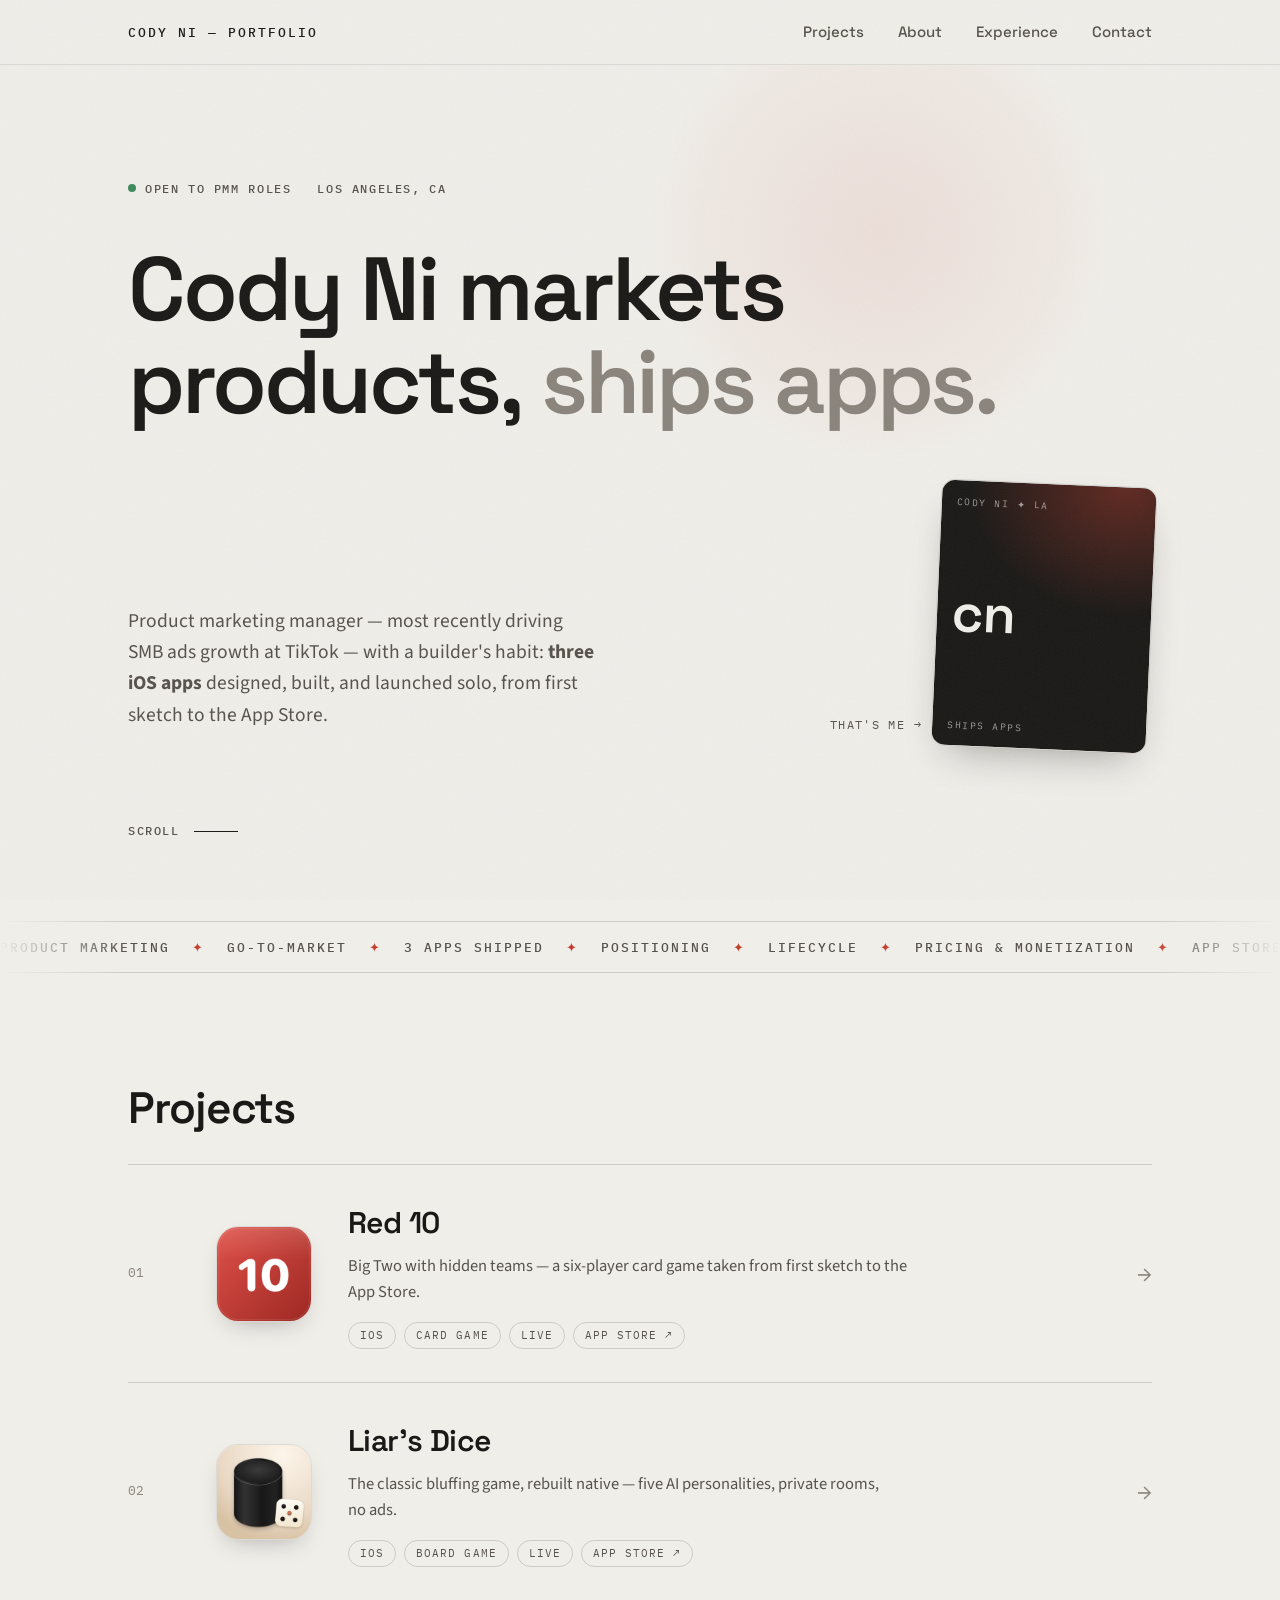
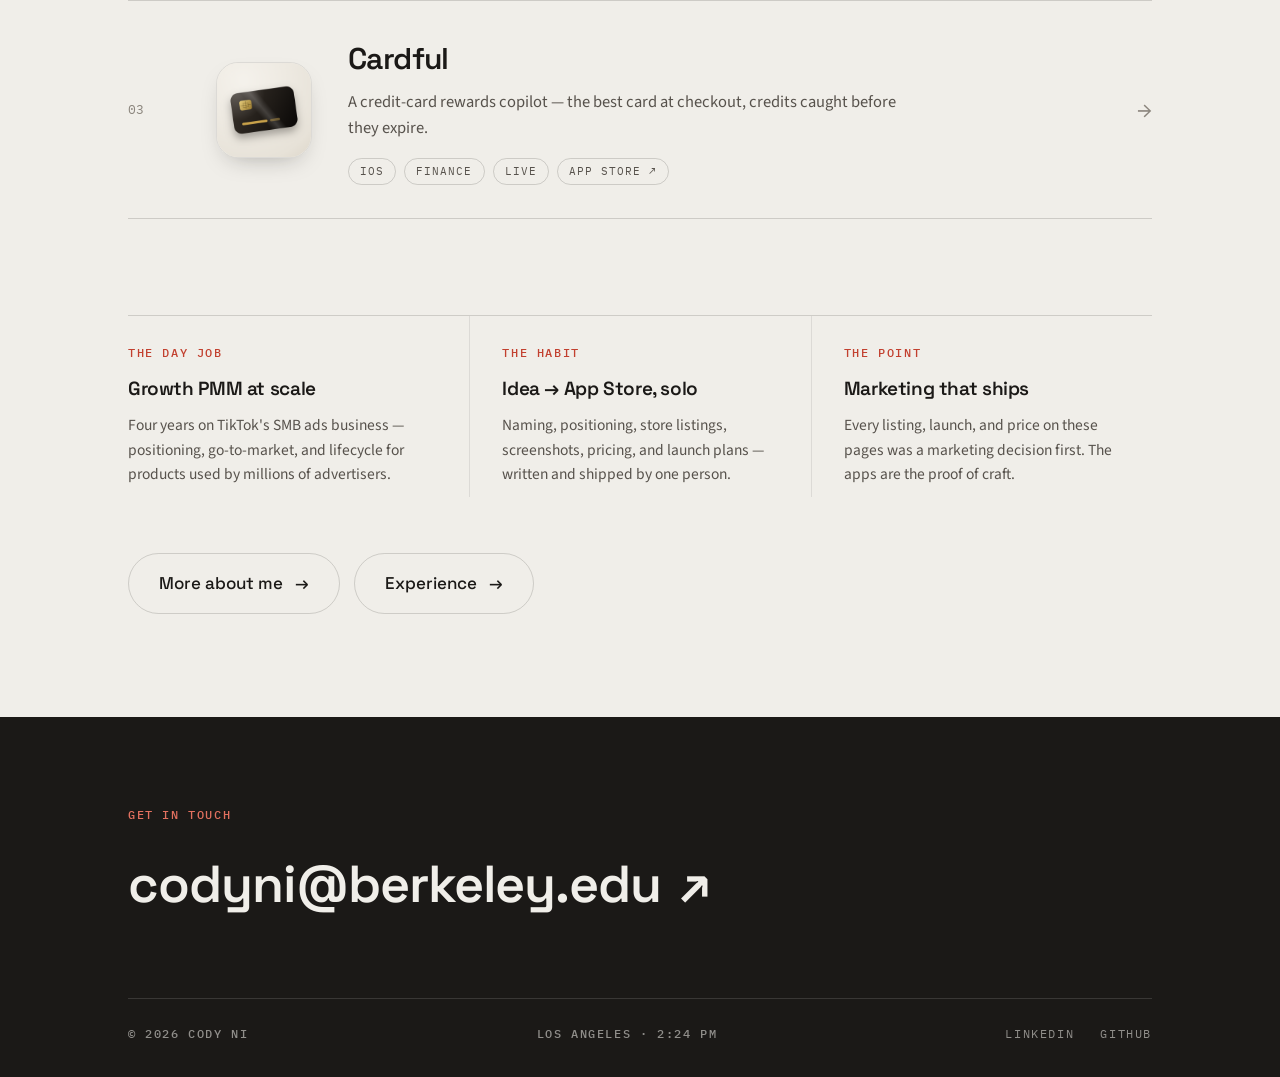
==== index.html @ 58f97cc1 "Design pass: signature interactions and a darker, sleeker finish - Cursor-following project previews" ====
<!DOCTYPE html>
<html lang="en">
<head>
  <meta charset="UTF-8">
  <meta name="viewport" content="width=device-width, initial-scale=1.0">
  <title>Cody Ni — Product Marketing Manager</title>
  <meta name="description" content="Cody Ni markets products and ships apps — product marketing manager with three iOS apps taken from idea to the App Store, solo.">
  <link rel="canonical" href="https://codyni123.github.io/">
  <meta property="og:type" content="website">
  <meta property="og:title" content="Cody Ni — Product Marketing Manager">
  <meta property="og:description" content="Markets products, ships apps. PMM with three iOS apps launched solo — Red 10, Liar's Dice, and Cardful.">
  <meta property="og:url" content="https://codyni123.github.io/">
  <meta property="og:image" content="https://codyni123.github.io/assets/og.png">
  <meta name="twitter:card" content="summary_large_image">
  <link rel="icon" href="assets/favicon.svg" type="image/svg+xml">
  <link rel="preconnect" href="https://fonts.googleapis.com">
  <link rel="preconnect" href="https://fonts.gstatic.com" crossorigin>
  <link href="https://fonts.googleapis.com/css2?family=Space+Grotesk:wght@400;500;600&family=IBM+Plex+Mono:wght@400;500&family=Source+Sans+3:wght@400;500;600&display=swap" rel="stylesheet">
  <link rel="stylesheet" href="css/style.css">
  <script type="application/ld+json">
  {"@context":"https://schema.org","@type":"Person","name":"Cody Ni","jobTitle":"Product Marketing Manager","address":{"@type":"PostalAddress","addressLocality":"Los Angeles","addressRegion":"CA"},"url":"https://codyni123.github.io","sameAs":["https://www.linkedin.com/in/codyni123","https://github.com/codyni123"]}
  </script>
</head>
<body>

  <header class="site-header">
    <div class="container">
      <a class="wordmark" href="index.html">Cody Ni<span class="wm-tail"> — Portfolio</span></a>
      <nav class="site-nav" aria-label="Main">
        <a href="index.html#projects">Projects</a>
        <a href="about.html">About</a>
        <a href="resume.html">Experience</a>
        <a href="contact.html">Contact</a>
      </nav>
    </div>
  </header>

  <main>

    <!-- hero -->
    <section class="hero container">
      <div class="hero-eyebrow fade-up">
        <span class="label"><span class="dot"></span>Open to PMM roles</span>
        <span class="label">Los Angeles, CA</span>
      </div>
      <h1 class="fade-up" style="--d:.08s">Cody Ni markets<br>products, <span class="muted">ships apps.</span></h1>
      <div class="hero-row">
        <p class="hero-lede fade-up" style="--d:.18s">
          Product marketing manager — most recently driving SMB ads growth at TikTok —
          with a builder's habit: <strong>three iOS apps</strong> designed, built, and
          launched solo, from first sketch to the App Store.
        </p>
        <div class="hero-photo-wrap fade-up" style="--d:.26s">
          <div class="polaroid">
            <div class="polaroid-fallback"><span class="pf-label">Cody Ni ✦ LA</span><span class="pf-mono">cn</span><span class="pf-label">ships apps</span></div>
            <img class="photo" src="assets/photo.jpg" alt="Cody Ni" onerror="this.remove()">
          </div>
          <span class="photo-caption">that's me →</span>
        </div>
      </div>
      <div class="scroll-cue fade-up" style="--d:.5s" aria-hidden="true"><span class="label">Scroll</span><span class="cue-line"></span></div>
    </section>

    <!-- marquee -->
    <div class="marquee" aria-hidden="true">
      <div class="marquee-track">
        <span>Product Marketing</span><span class="sep">✦</span>
        <span>Go-to-Market</span><span class="sep">✦</span>
        <span>3 Apps Shipped</span><span class="sep">✦</span>
        <span>Positioning</span><span class="sep">✦</span>
        <span>Lifecycle</span><span class="sep">✦</span>
        <span>Pricing &amp; Monetization</span><span class="sep">✦</span>
        <span>App Store Launches</span><span class="sep">✦</span>
        <span>Product Marketing</span><span class="sep">✦</span>
        <span>Go-to-Market</span><span class="sep">✦</span>
        <span>3 Apps Shipped</span><span class="sep">✦</span>
        <span>Positioning</span><span class="sep">✦</span>
        <span>Lifecycle</span><span class="sep">✦</span>
        <span>Pricing &amp; Monetization</span><span class="sep">✦</span>
        <span>App Store Launches</span><span class="sep">✦</span>
      </div>
    </div>

    <!-- projects -->
    <section class="work container" id="projects">
      <div class="section-head reveal">
        <h2>Projects</h2>
      </div>
      <div class="work-list">

        <article class="work-row reveal" data-preview="assets/red10-table.jpg">
          <a class="cover" href="red-10.html" aria-label="Red 10 case study"></a>
          <span class="num">01</span>
          <div class="work-icon"><img src="assets/icon-red10.png" alt="" loading="lazy"></div>
          <div class="work-copy">
            <h3>Red 10</h3>
            <p>Big Two with hidden teams — a six-player card game taken from first sketch to the App Store.</p>
            <div class="work-tags"><span class="tag">iOS</span><span class="tag">Card game</span><span class="tag">Live</span><a class="tag tag-link" href="https://apps.apple.com/app/id6762503277" target="_blank" rel="noopener">App Store ↗</a></div>
          </div>
          <span class="go">→</span>
        </article>

        <article class="work-row reveal" data-preview="assets/ld-hero.jpg">
          <a class="cover" href="liars-dice.html" aria-label="Liar's Dice case study"></a>
          <span class="num">02</span>
          <div class="work-icon"><img src="assets/icon-liarsdice.png" alt="" loading="lazy"></div>
          <div class="work-copy">
            <h3>Liar's Dice</h3>
            <p>The classic bluffing game, rebuilt native — five AI personalities, private rooms, no ads.</p>
            <div class="work-tags"><span class="tag">iOS</span><span class="tag">Board game</span><span class="tag">Live</span><a class="tag tag-link" href="https://apps.apple.com/app/id6767948698" target="_blank" rel="noopener">App Store ↗</a></div>
          </div>
          <span class="go">→</span>
        </article>

        <article class="work-row reveal" data-preview="assets/cf-hero.jpg">
          <a class="cover" href="cardful.html" aria-label="Cardful case study"></a>
          <span class="num">03</span>
          <div class="work-icon"><img src="assets/icon-cardful.png" alt="" loading="lazy"></div>
          <div class="work-copy">
            <h3>Cardful</h3>
            <p>A credit-card rewards copilot — the best card at checkout, credits caught before they expire.</p>
            <div class="work-tags"><span class="tag">iOS</span><span class="tag">Finance</span><span class="tag">Live</span><a class="tag tag-link" href="https://apps.apple.com/us/app/cardful-credit-card-rewards/id6776520049" target="_blank" rel="noopener">App Store ↗</a></div>
          </div>
          <span class="go">→</span>
        </article>

      </div>

      <!-- why it matters -->
      <div class="aside-strip">
        <div class="aside-card reveal">
          <span class="label">The day job</span>
          <h3>Growth PMM at scale</h3>
          <p>Four years on TikTok's SMB ads business — positioning, go-to-market, and lifecycle for products used by millions of advertisers.</p>
        </div>
        <div class="aside-card reveal">
          <span class="label">The habit</span>
          <h3>Idea → App Store, solo</h3>
          <p>Naming, positioning, store listings, screenshots, pricing, and launch plans — written and shipped by one person.</p>
        </div>
        <div class="aside-card reveal">
          <span class="label">The point</span>
          <h3>Marketing that ships</h3>
          <p>Every listing, launch, and price on these pages was a marketing decision first. The apps are the proof of craft.</p>
        </div>
      </div>

      <div class="home-cta reveal">
        <a class="btn btn--ghost" href="about.html">More about me <span class="arrow">→</span></a>
        <a class="btn btn--ghost" href="resume.html">Experience <span class="arrow">→</span></a>
      </div>
    </section>

  </main>

  <footer class="site-footer">
    <div class="container">
      <div class="footer-cta reveal">
        <span class="label">Get in touch</span>
        <a class="footer-email" href="mailto:codyni@berkeley.edu">codyni@berkeley.edu <span class="arrow">↗</span></a>
      </div>
      <div class="footer-meta">
        <span class="label">© 2026 Cody Ni</span>
        <span class="label" data-la-time>Los Angeles</span>
        <div class="footer-links">
          <a href="https://www.linkedin.com/in/codyni123" target="_blank" rel="noopener">LinkedIn</a>
          <a href="https://github.com/codyni123" target="_blank" rel="noopener">GitHub</a>
        </div>
      </div>
    </div>
  </footer>

  <div class="cursor-preview" aria-hidden="true"><img alt="" src="assets/red10-table.jpg"></div>

  <script src="js/main.js"></script>
</body>
</html>
---- css/style.css ----
/* ============================================================
   Cody Ni — portfolio
   2026 editorial: big type, warm paper, tactile detail
   ============================================================ */

/* soft cross-fade between pages (progressive enhancement) */
@view-transition { navigation: auto; }

::view-transition-old(root),
::view-transition-new(root) { animation-duration: 0.22s; }

:root {
  --paper: #f0eee9;
  --paper-raised: #f7f5f1;
  --ink: #1b1917;
  --ink-2: #57524c;
  --ink-3: #8a847c;
  --line: rgba(27, 25, 23, 0.16);
  --line-soft: rgba(27, 25, 23, 0.09);
  --red: #c2402f;
  --red-soft: #e2705f;
  --green: #3d8a5c;
  --pill: #1b1917;
  --pill-text: #f0eee9;

  --font-display: "Space Grotesk", "Helvetica Neue", Arial, sans-serif;
  --font-mono: "IBM Plex Mono", "SF Mono", Menlo, monospace;
  --font-body: "Source Sans 3", -apple-system, "Segoe UI", sans-serif;

  --container: 1120px;
  --pad: clamp(20px, 4.5vw, 48px);

  --ease-out: cubic-bezier(0.22, 1, 0.36, 1);
}

/* ---------- base ---------- */

*, *::before, *::after { box-sizing: border-box; }

html {
  scroll-behavior: smooth;
  -webkit-text-size-adjust: 100%;
}

[id] { scroll-margin-top: 78px; }

:focus-visible { outline: 2px solid var(--red); outline-offset: 3px; border-radius: 4px; }

body {
  margin: 0;
  background: var(--paper);
  color: var(--ink);
  font-family: var(--font-body);
  font-size: 17px;
  line-height: 1.6;
  -webkit-font-smoothing: antialiased;
  text-rendering: optimizeLegibility;
}

/* faint paper grain — the tactile detail */
body::after {
  content: "";
  position: fixed;
  inset: 0;
  z-index: 999;
  pointer-events: none;
  opacity: 0.05;
  background-image: url("data:image/svg+xml,%3Csvg xmlns='http://www.w3.org/2000/svg' width='180' height='180'%3E%3Cfilter id='n'%3E%3CfeTurbulence type='fractalNoise' baseFrequency='0.9' numOctaves='2' stitchTiles='stitch'/%3E%3C/filter%3E%3Crect width='100%25' height='100%25' filter='url(%23n)'/%3E%3C/svg%3E");
}

::selection { background: var(--red); color: var(--paper); }

img { max-width: 100%; display: block; }

a { color: inherit; text-decoration: none; }

h1, h2, h3 { margin: 0; font-family: var(--font-display); font-weight: 600; letter-spacing: -0.02em; text-wrap: balance; }

p { margin: 0 0 1em; text-wrap: pretty; }
p:last-child { margin-bottom: 0; }

.container {
  max-width: var(--container);
  margin: 0 auto;
  padding-left: var(--pad);
  padding-right: var(--pad);
}

/* mono label — the site's connective tissue */
.label {
  font-family: var(--font-mono);
  font-size: 11.5px;
  font-weight: 500;
  letter-spacing: 0.14em;
  text-transform: uppercase;
  color: var(--ink-2);
}

.label--dark { color: var(--ink); }

/* two-tone accent inside display type */
h1 .muted { color: var(--ink-3); }

/* availability dot */
.dot {
  display: inline-block;
  width: 8px;
  height: 8px;
  border-radius: 50%;
  background: var(--green);
  margin-right: 9px;
  vertical-align: 1px;
  animation: pulse 2.6s ease-in-out infinite;
}

@keyframes pulse {
  0%, 100% { box-shadow: 0 0 0 0 rgba(61, 138, 92, 0.35); }
  50% { box-shadow: 0 0 0 5px rgba(61, 138, 92, 0); }
}

/* ---------- header ---------- */

.site-header {
  position: sticky;
  top: 0;
  z-index: 50;
  view-transition-name: site-header; /* header holds still while pages cross-fade */
  background: color-mix(in srgb, var(--paper) 88%, transparent);
  backdrop-filter: blur(10px);
  -webkit-backdrop-filter: blur(10px);
  border-bottom: 1px solid var(--line-soft);
}

.site-header .container {
  display: flex;
  align-items: center;
  justify-content: space-between;
  height: 64px;
}

.site-header.scrolled {
  border-bottom-color: var(--line);
  background: color-mix(in srgb, var(--paper) 94%, transparent);
}

.wordmark {
  font-family: var(--font-mono);
  font-size: 12.5px;
  font-weight: 500;
  letter-spacing: 0.16em;
  text-transform: uppercase;
}

.wordmark:hover { color: var(--red); }

.site-nav {
  display: flex;
  gap: clamp(18px, 3vw, 34px);
}

.site-nav a {
  font-family: var(--font-display);
  font-size: 15px;
  font-weight: 500;
  color: var(--ink-2);
  position: relative;
  padding: 4px 0;
}

.site-nav a::after {
  content: "";
  position: absolute;
  left: 0;
  bottom: 0;
  height: 1.5px;
  width: 100%;
  background: var(--ink);
  transform: scaleX(0);
  transform-origin: right;
  transition: transform 0.35s var(--ease-out);
}

.site-nav a:hover { color: var(--ink); }
.site-nav a:hover::after { transform: scaleX(1); transform-origin: left; }

.site-nav a[aria-current="page"] { color: var(--ink); }
.site-nav a[aria-current="page"]::after { transform: scaleX(1); }

/* ---------- footer (dark) ---------- */

.site-footer {
  background: var(--ink);
  color: var(--paper);
  margin-top: clamp(64px, 8vw, 110px);
  padding: clamp(56px, 7vw, 96px) 0 34px;
}

.site-footer .label { color: rgba(240, 238, 233, 0.5); }

.footer-cta { margin-bottom: clamp(44px, 6vw, 72px); }

.footer-cta .label { display: block; margin-bottom: 18px; color: var(--red-soft); }

.footer-email {
  font-family: var(--font-display);
  font-weight: 600;
  font-size: clamp(26px, 4.6vw, 52px);
  letter-spacing: -0.02em;
  display: inline-flex;
  align-items: baseline;
  gap: 0.35em;
  color: var(--paper);
  transition: color 0.3s;
}

.footer-email .arrow { transition: transform 0.3s var(--ease-out); display: inline-block; }
.footer-email:hover { color: var(--red-soft); }
.footer-email:hover .arrow { transform: translate(5px, -5px); }

.footer-meta {
  display: flex;
  flex-wrap: wrap;
  align-items: center;
  justify-content: space-between;
  gap: 14px 28px;
  border-top: 1px solid rgba(240, 238, 233, 0.14);
  padding-top: 26px;
}

.footer-links { display: flex; gap: 26px; }

.footer-links a,
.footer-meta .label { font-family: var(--font-mono); font-size: 11.5px; letter-spacing: 0.14em; text-transform: uppercase; color: rgba(240, 238, 233, 0.55); transition: color 0.25s; }

.footer-links a:hover { color: var(--paper); }

/* ---------- buttons ---------- */

.btn {
  border: 0;
  cursor: pointer;
  display: inline-flex;
  align-items: center;
  gap: 12px;
  background: var(--pill);
  color: var(--pill-text);
  font-family: var(--font-display);
  font-weight: 500;
  font-size: 17px;
  padding: 16px 30px;
  border-radius: 999px;
  transition: transform 0.3s var(--ease-out), box-shadow 0.3s var(--ease-out), background 0.3s;
}

.btn .arrow { transition: transform 0.3s var(--ease-out); }

.btn:hover {
  transform: translateY(-2px);
  box-shadow: 0 10px 28px -10px rgba(27, 25, 23, 0.45);
}

.btn:hover .arrow { transform: translate(3px, -3px); }

.btn:active { transform: translateY(0) scale(0.98); }

.btn--ghost {
  background: transparent;
  color: var(--ink);
  border: 1px solid var(--line);
}

.btn--ghost:hover { border-color: var(--ink); background: var(--ink); color: var(--paper); box-shadow: none; }

/* ---------- hero (home) ---------- */

.hero { position: relative; isolation: isolate; padding-top: clamp(56px, 9vw, 120px); padding-bottom: clamp(40px, 6vw, 80px); }

/* soft warm glow behind the hero — depth without decoration */
.hero::before {
  content: "";
  position: absolute;
  top: -18%;
  right: 0;
  width: min(52vw, 640px);
  aspect-ratio: 1;
  border-radius: 50%;
  background: radial-gradient(closest-side, rgba(194, 64, 47, 0.09), rgba(194, 64, 47, 0.03) 55%, transparent 72%);
  pointer-events: none;
  z-index: -1;
}

.scroll-cue {
  display: inline-flex;
  align-items: center;
  gap: 14px;
  margin-top: clamp(40px, 6vw, 72px);
}

.scroll-cue .cue-line {
  width: 44px;
  height: 1px;
  background: var(--line);
  position: relative;
  overflow: hidden;
}

.scroll-cue .cue-line::after {
  content: "";
  position: absolute;
  inset: 0;
  background: var(--ink);
  animation: cue 2.2s var(--ease-out) infinite;
}

@keyframes cue {
  0% { transform: scaleX(0); transform-origin: left; }
  50% { transform: scaleX(1); transform-origin: left; }
  51% { transform-origin: right; }
  100% { transform: scaleX(0); transform-origin: right; }
}

.hero-eyebrow { display: flex; flex-wrap: wrap; gap: 10px 26px; margin-bottom: clamp(26px, 4vw, 44px); }

.hero h1 {
  font-size: clamp(42px, 7vw, 96px);
  line-height: 1.04;
  letter-spacing: -0.035em;
}


.hero-row {
  display: flex;
  align-items: flex-end;
  justify-content: space-between;
  gap: clamp(28px, 5vw, 64px);
  margin-top: clamp(30px, 5vw, 54px);
}

.hero-lede {
  max-width: 470px;
  font-size: clamp(17px, 1.6vw, 19.5px);
  color: var(--ink-2);
}

.hero-photo-wrap { position: relative; flex: none; }

.polaroid {
  position: relative;
  width: clamp(150px, 19vw, 216px);
  aspect-ratio: 21 / 26;
  border-radius: 14px;
  overflow: hidden;
  transform: rotate(2.5deg);
  border: 1px solid var(--line);
  background: var(--paper-raised);
  box-shadow: 0 18px 40px -18px rgba(27, 25, 23, 0.4);
  transition: transform 0.45s var(--ease-out);
}

.polaroid:hover { transform: rotate(0.4deg) translateY(-3px); }

.polaroid img.photo {
  position: absolute;
  inset: 0;
  z-index: 1;
  width: 100%;
  height: 100%;
  object-fit: cover;
}

.polaroid-fallback {
  position: absolute;
  inset: 0;
  display: flex;
  flex-direction: column;
  justify-content: space-between;
  padding: 14px 15px 13px;
  background:
    radial-gradient(120% 80% at 85% 0%, rgba(194, 64, 47, 0.42), transparent 60%),
    var(--ink);
  color: var(--paper);
}

.polaroid-fallback .pf-label {
  font-family: var(--font-mono);
  font-size: 9.5px;
  letter-spacing: 0.16em;
  text-transform: uppercase;
  color: rgba(240, 238, 233, 0.62);
}

.polaroid-fallback .pf-mono {
  font-family: var(--font-display);
  font-weight: 600;
  font-size: clamp(38px, 4.4vw, 54px);
  letter-spacing: -0.03em;
  line-height: 1;
}

.photo-caption {
  position: absolute;
  bottom: 16px;
  right: calc(100% + 14px);
  font-family: var(--font-mono);
  font-size: 11.5px;
  letter-spacing: 0.12em;
  text-transform: uppercase;
  color: var(--ink-2);
  white-space: nowrap;
}

/* inline text link */
.tlink { text-decoration: underline; text-underline-offset: 3px; text-decoration-thickness: 1px; transition: color 0.25s; }
.tlink:hover { color: var(--red); }

/* ---------- marquee ---------- */

.marquee {
  border-top: 1px solid var(--line);
  border-bottom: 1px solid var(--line);
  overflow: hidden;
  padding: 15px 0;
  user-select: none;
  -webkit-mask-image: linear-gradient(90deg, transparent, #000 10%, #000 90%, transparent);
  mask-image: linear-gradient(90deg, transparent, #000 10%, #000 90%, transparent);
}

.marquee-track {
  display: flex;
  gap: 0;
  width: max-content;
  animation: marquee 26s linear infinite;
}

.marquee:hover .marquee-track { animation-play-state: paused; }

.marquee-track span {
  font-family: var(--font-mono);
  font-size: 12.5px;
  font-weight: 500;
  letter-spacing: 0.16em;
  text-transform: uppercase;
  color: var(--ink-2);
  white-space: nowrap;
}

.marquee-track .sep { color: var(--red); padding: 0 22px; }

@keyframes marquee {
  from { transform: translateX(0); }
  to { transform: translateX(-50%); }
}

/* ---------- work list (home) ---------- */

.work { padding-top: clamp(56px, 8vw, 100px); }

.section-head {
  display: flex;
  align-items: baseline;
  justify-content: space-between;
  margin-bottom: clamp(10px, 2vw, 20px);
}

.section-head h2 { font-size: clamp(28px, 3.6vw, 44px); letter-spacing: -0.025em; }

.work-list { border-top: 1px solid var(--line); }

.work-row {
  display: grid;
  grid-template-columns: 52px 96px 1fr auto;
  gap: clamp(18px, 3vw, 36px);
  align-items: center;
  padding: clamp(22px, 3.4vw, 34px) 0;
  position: relative;
}

/* dividers draw themselves in as rows reveal */
.work-row::after,
.exp-row::after,
.highlight::after {
  content: "";
  position: absolute;
  left: 0;
  right: 0;
  bottom: 0;
  height: 1px;
  background: var(--line);
  transform: scaleX(0);
  transform-origin: left;
  transition: transform 1s var(--ease-out) 0.15s;
}

.work-row.in::after,
.exp-row.in::after,
.highlight.in::after { transform: scaleX(1); }

.work-row .num { font-family: var(--font-mono); font-size: 13px; color: var(--ink-3); transition: color 0.3s; }

.work-icon {
  width: 96px;
  height: 96px;
  border-radius: 22px;
  overflow: hidden;
  border: 1px solid var(--line-soft);
  box-shadow: 0 10px 24px -12px rgba(27, 25, 23, 0.35);
  transition: transform 0.4s var(--ease-out);
}

.work-row:hover .work-icon { transform: scale(1.045) rotate(-1.2deg); }
.work-row:hover .num { color: var(--red); }

.work-copy h3 { font-size: clamp(22px, 2.6vw, 30px); margin-bottom: 6px; transition: color 0.3s; }
.work-row:hover .work-copy h3 { color: var(--red); }

.work-copy p { color: var(--ink-2); max-width: 560px; font-size: 16.5px; }

.work-tags { display: flex; gap: 8px; margin-top: 12px; flex-wrap: wrap; }

.tag {
  font-family: var(--font-mono);
  font-size: 10.5px;
  letter-spacing: 0.1em;
  text-transform: uppercase;
  color: var(--ink-2);
  border: 1px solid var(--line);
  border-radius: 999px;
  padding: 4px 11px;
}

/* outbound chip inside a stretched-link row */
a.tag-link { position: relative; z-index: 2; transition: border-color 0.25s, color 0.25s, background 0.25s; }
a.tag-link:hover { border-color: var(--ink); color: var(--paper); background: var(--ink); }

.work-row .go {
  font-size: 24px;
  color: var(--ink-3);
  transition: transform 0.3s var(--ease-out), color 0.3s;
}

.work-row:hover .go { transform: translateX(6px); color: var(--ink); }

/* stretched link */
.work-row > a.cover { position: absolute; inset: 0; z-index: 1; }

/* ---------- aside strip (home, below work) ---------- */

.aside-strip {
  margin-top: clamp(56px, 8vw, 96px);
  display: grid;
  grid-template-columns: repeat(3, 1fr);
  border-top: 1px solid var(--line);
}

.aside-card {
  position: relative;
  padding: 28px clamp(18px, 2.6vw, 32px) 10px 0;
}

.aside-card + .aside-card {
  border-left: 1px solid var(--line-soft);
  padding-left: clamp(18px, 2.6vw, 32px);
}

/* red hairline that grows across the column on hover */
.aside-card::before {
  content: "";
  position: absolute;
  top: -1px;
  left: 0;
  height: 2px;
  width: 0;
  background: var(--red);
  transition: width 0.55s var(--ease-out);
}

.aside-card:hover::before { width: 100%; }

.aside-card .label { display: block; margin-bottom: 12px; color: var(--red); }

.aside-card h3 { font-size: 19px; margin-bottom: 8px; }

.aside-card p { color: var(--ink-2); font-size: 15.5px; }

.home-cta { display: flex; flex-wrap: wrap; gap: 14px; margin-top: clamp(36px, 5vw, 56px); }

/* ---------- case study ---------- */

.case-top { padding-top: clamp(40px, 6vw, 72px); }

.backlink {
  font-family: var(--font-mono);
  font-size: 11.5px;
  letter-spacing: 0.14em;
  text-transform: uppercase;
  color: var(--ink-2);
  display: inline-block;
  margin-bottom: clamp(28px, 4vw, 46px);
}

.backlink:hover { color: var(--red); }

.case-title h1 {
  font-size: clamp(44px, 7.6vw, 96px);
  line-height: 1.0;
  letter-spacing: -0.035em;
}

.case-title .case-sub {
  display: block;
  margin-top: 14px;
  font-family: var(--font-display);
  font-weight: 400;
  font-size: clamp(19px, 2.4vw, 28px);
  color: var(--ink-3);
  letter-spacing: -0.015em;
}

.case-meta {
  display: flex;
  flex-wrap: wrap;
  gap: 26px 56px;
  align-items: flex-end;
  justify-content: space-between;
  margin-top: clamp(32px, 5vw, 56px);
  padding-top: 26px;
  border-top: 1px solid var(--line);
}

.case-meta dl { display: flex; flex-wrap: wrap; gap: 20px 56px; margin: 0; }

.case-meta dt { font-family: var(--font-mono); font-size: 10.5px; letter-spacing: 0.14em; text-transform: uppercase; color: var(--ink-3); margin-bottom: 7px; }

.case-meta dd { margin: 0; font-family: var(--font-display); font-weight: 500; font-size: 15.5px; }

/* hero band with screenshots */
.case-band {
  margin-top: clamp(40px, 6vw, 64px);
  border-radius: 22px;
  padding: clamp(34px, 6vw, 70px) clamp(20px, 4vw, 60px);
  display: flex;
  justify-content: center;
  align-items: flex-end;
  gap: clamp(14px, 3vw, 36px);
  overflow: hidden;
  position: relative;
}

.case-band .shot {
  width: clamp(140px, 22vw, 232px);
  border-radius: 18px;
  overflow: hidden;
  box-shadow: 0 24px 48px -20px rgba(0, 0, 0, 0.55);
  transition: transform 0.45s var(--ease-out);
}

.case-band .shot:nth-child(1) { transform: rotate(-2deg) translateY(6px); }
.case-band .shot:nth-child(2) { transform: translateY(-8px); z-index: 2; }
.case-band .shot:nth-child(3) { transform: rotate(2deg) translateY(6px); }

.case-band .shot:hover { transform: translateY(-10px); }

.case-band--red10 { background: radial-gradient(130% 120% at 50% 0%, #14351f 0%, #0d2415 58%, #0a1c10 100%); }
.case-band--liarsdice { background: radial-gradient(130% 120% at 50% 0%, #efe0cd 0%, #e3cdb2 60%, #d9bf9f 100%); }
.case-band--cardful { background: radial-gradient(130% 120% at 50% 0%, #2e2c28 0%, #211f1c 58%, #191713 100%); }

/* framed raw screenshot */
.case-band .shot.phone {
  border: 6px solid #111;
  border-radius: 32px;
  background: #111;
}

.phone img { border-radius: 26px; }

/* by-the-numbers strip under the band */
.case-stats {
  display: flex;
  flex-wrap: wrap;
  gap: 10px 14px;
  align-items: baseline;
  margin-top: clamp(20px, 3vw, 28px);
}

.case-stats span {
  font-family: var(--font-mono);
  font-size: 11.5px;
  letter-spacing: 0.12em;
  text-transform: uppercase;
  color: var(--ink-2);
}

.case-stats .sep { color: var(--red); }

/* case body */
.case-body {
  display: grid;
  grid-template-columns: 200px 1fr;
  gap: clamp(24px, 4vw, 64px);
  padding: clamp(48px, 7vw, 88px) 0 0;
}

.case-body .label { padding-top: 6px; }

.case-prose { max-width: 640px; font-size: clamp(17px, 1.5vw, 19px); color: var(--ink-2); }

.case-prose strong { color: var(--ink); font-weight: 600; }

.case-prose .lede { font-size: clamp(19px, 1.9vw, 23px); color: var(--ink); line-height: 1.5; }

/* numbered highlights */
.case-highlights {
  margin-top: clamp(48px, 7vw, 84px);
  border-top: 1px solid var(--line);
}

.highlight {
  display: grid;
  grid-template-columns: 200px 1fr;
  gap: clamp(24px, 4vw, 64px);
  padding: clamp(26px, 4vw, 40px) 0;
  position: relative;
}

.highlight .h-num { font-family: var(--font-mono); font-size: 13px; color: var(--red); padding-top: 5px; }

.highlight h3 { font-size: clamp(20px, 2.4vw, 26px); margin-bottom: 8px; }

.highlight p { color: var(--ink-2); max-width: 600px; }

/* next project */
.case-next {
  margin-top: clamp(48px, 7vw, 80px);
  display: flex;
  align-items: flex-end;
  justify-content: space-between;
  gap: 24px;
}

.case-next .label { display: block; margin-bottom: 12px; }

.case-next a.next-link {
  font-family: var(--font-display);
  font-weight: 600;
  font-size: clamp(28px, 4.4vw, 52px);
  letter-spacing: -0.03em;
  display: inline-flex;
  align-items: baseline;
  gap: 0.35em;
}

.case-next a.next-link .arrow { transition: transform 0.3s var(--ease-out); }
.case-next a.next-link:hover { color: var(--red); }
.case-next a.next-link:hover .arrow { transform: translateX(6px); }

/* ---------- about ---------- */

.about-hero { padding-top: clamp(56px, 8vw, 104px); }

.about-hero .label { display: block; margin-bottom: 22px; }

.about-hero h1 {
  font-size: clamp(40px, 6.8vw, 84px);
  line-height: 1.04;
  letter-spacing: -0.035em;
  max-width: 13em;
}

.about-grid {
  display: grid;
  grid-template-columns: 1fr 300px;
  gap: clamp(36px, 6vw, 88px);
  align-items: start;
  margin-top: clamp(36px, 5vw, 60px);
}

.about-bio { max-width: 620px; font-size: clamp(17px, 1.5vw, 19px); color: var(--ink-2); }

.about-bio strong { color: var(--ink); font-weight: 600; }

.about-photo { position: relative; justify-self: end; margin-top: 8px; }

.about-photo .polaroid { width: clamp(220px, 24vw, 280px); aspect-ratio: 4 / 5; transform: rotate(-2deg); }
.about-photo .polaroid:hover { transform: rotate(-0.4deg) translateY(-3px); }

/* experience */
.exp { margin-top: clamp(56px, 8vw, 96px); }

.exp .label { display: block; margin-bottom: 8px; }

.exp-list { border-top: 1px solid var(--line); }

.exp-row {
  display: grid;
  grid-template-columns: 1fr auto;
  gap: 8px 32px;
  align-items: baseline;
  padding: 20px 0;
  position: relative;
}

.exp-row h3 { font-size: clamp(17px, 1.8vw, 21px); font-weight: 600; }

.exp-row .org { color: var(--ink-2); font-size: 16px; margin-top: 3px; }

.exp-row .years { font-family: var(--font-mono); font-size: 12px; letter-spacing: 0.1em; color: var(--ink-3); white-space: nowrap; }

/* toolkit + currently */
.about-cols {
  display: grid;
  grid-template-columns: 1fr 1fr;
  gap: clamp(28px, 5vw, 72px);
  margin-top: clamp(48px, 7vw, 84px);
}

.about-cols .label { display: block; margin-bottom: 18px; }

.toolkit { display: flex; flex-wrap: wrap; gap: 9px; }

.toolkit .tag { font-size: 12px; padding: 7px 15px; transition: border-color 0.25s, color 0.25s; }

.toolkit .tag { transition: border-color 0.25s, color 0.25s, background 0.25s; }
.toolkit .tag:hover { border-color: var(--ink); background: var(--ink); color: var(--paper); }

.currently p { color: var(--ink-2); max-width: 430px; }

/* ---------- contact ---------- */

.contact-hero { padding-top: clamp(64px, 9vw, 120px); }

.contact-hero .badge { margin-bottom: clamp(26px, 4vw, 40px); display: inline-block; }

.contact-hero h1 {
  font-size: clamp(56px, 11vw, 140px);
  line-height: 0.98;
  letter-spacing: -0.04em;
}


.contact-lede { max-width: 520px; margin-top: clamp(24px, 3.6vw, 38px); font-size: clamp(17px, 1.6vw, 20px); color: var(--ink-2); }

.contact-hero .btn { margin-top: clamp(28px, 4vw, 44px); font-size: clamp(17px, 1.8vw, 21px); padding: 18px 34px; }

.contact-cards {
  display: grid;
  grid-template-columns: repeat(3, 1fr);
  border-top: 1px solid var(--line);
  margin-top: clamp(52px, 7vw, 88px);
}

.contact-alt { margin-top: clamp(40px, 6vw, 64px); display: flex; gap: 14px; flex-wrap: wrap; }

/* ---------- resume ---------- */

.resume-top { padding-top: clamp(48px, 7vw, 88px); }

.resume-top .title-row {
  display: flex;
  flex-wrap: wrap;
  align-items: flex-end;
  justify-content: space-between;
  gap: 24px;
}

.resume-top h1 { font-size: clamp(44px, 7vw, 88px); letter-spacing: -0.035em; }

.resume-top .sub { margin-top: 14px; color: var(--ink-2); font-size: clamp(16px, 1.5vw, 19px); }

.resume-section { margin-top: clamp(44px, 6vw, 72px); }

.resume-section > .label { display: block; margin-bottom: 6px; }

/* ---------- reveal animations ---------- */

.reveal {
  opacity: 0;
  transform: translateY(22px);
  transition: opacity 0.7s var(--ease-out), transform 0.7s var(--ease-out);
  transition-delay: var(--d, 0s);
}

.reveal.in { opacity: 1; transform: none; }

/* gentle on-load entrance for above-the-fold elements */
.fade-up {
  opacity: 0;
  transform: translateY(16px);
  filter: blur(6px);
  animation: fadeUp 0.8s var(--ease-out) forwards;
  animation-delay: var(--d, 0s);
}

@keyframes fadeUp { to { opacity: 1; transform: none; filter: blur(0); } }

/* word-by-word headline entrance (spans injected by main.js) */
.w {
  display: inline-block;
  opacity: 0;
  transform: translateY(0.35em);
  filter: blur(5px);
  animation: fadeUp 0.7s var(--ease-out) forwards;
  animation-delay: var(--d, 0s);
}

/* cursor-following project preview */
.cursor-preview {
  position: fixed;
  top: 0;
  left: 0;
  width: 150px;
  aspect-ratio: 9 / 19.5;
  border-radius: 18px;
  overflow: hidden;
  pointer-events: none;
  z-index: 60;
  opacity: 0;
  transform: translate(-50%, -50%) scale(0.85) rotate(var(--r, 0deg));
  transition: opacity 0.3s var(--ease-out), transform 0.3s var(--ease-out);
  box-shadow: 0 30px 60px -20px rgba(27, 25, 23, 0.5);
  background: var(--ink);
  will-change: transform, left, top;
}

.cursor-preview.show { opacity: 1; transform: translate(-50%, -50%) scale(1) rotate(var(--r, 0deg)); }

.cursor-preview img { width: 100%; height: 100%; object-fit: cover; }

@media (hover: none), (pointer: coarse) { .cursor-preview { display: none; } }

/* case-study shots drift at different rates as you scroll (progressive) */
@supports (animation-timeline: view()) {
  .case-band .shot {
    animation: shotDrift linear both;
    animation-timeline: view();
    animation-range: entry 0% exit 100%;
  }
  .case-band .shot:nth-child(1), .case-band .shot:nth-child(3) { --drift: 30px; }
  .case-band .shot:nth-child(2) { --drift: 12px; }
  @keyframes shotDrift {
    from { translate: 0 var(--drift); }
    to { translate: 0 calc(var(--drift) * -1); }
  }
}

/* ---------- responsive ---------- */

@media (max-width: 860px) {
  .hero-row { flex-direction: column-reverse; align-items: flex-start; }
  .hero-photo-wrap { align-self: flex-end; margin-top: -8px; }
  .work-row { grid-template-columns: 34px 64px 1fr auto; gap: 16px; }
  .work-icon { width: 64px; height: 64px; border-radius: 15px; }
  .aside-strip, .contact-cards { grid-template-columns: 1fr; }
  .aside-card { padding-right: 0; }
  .aside-card + .aside-card { border-left: 0; border-top: 1px solid var(--line-soft); padding-left: 0; }
  .case-body, .highlight { grid-template-columns: 1fr; gap: 10px; }
  .case-body .label { padding-top: 0; }
  .about-grid { grid-template-columns: 1fr; }
  .about-photo { justify-self: start; margin-top: 10px; }
  .about-cols { grid-template-columns: 1fr; }
}

@media (max-width: 560px) {
  body { font-size: 16px; }
  .wm-tail { display: none; }
  .work-row { grid-template-columns: 52px 1fr auto; }
  .work-row .num { display: none; }
  .work-icon { width: 52px; height: 52px; border-radius: 13px; }
  .work-copy p { font-size: 15px; }
  .site-nav { gap: 13px; }
  .site-nav a { font-size: 13.5px; }
  .case-band .shot:nth-child(3) { display: none; }
  .footer-links { gap: 18px; flex-wrap: wrap; }
}

/* ---------- motion preferences ---------- */

@media (prefers-reduced-motion: reduce) {
  html { scroll-behavior: auto; }
  .marquee-track { animation: none; }
  .dot { animation: none; }
  .reveal { opacity: 1; transform: none; transition: none; }
  .fade-up, .w { opacity: 1; transform: none; filter: none; animation: none; }
  .cursor-preview, .scroll-cue .cue-line::after { display: none; }
  .case-band .shot { animation: none; }
  .work-row::after, .exp-row::after, .highlight::after { transform: scaleX(1); transition: none; }
  *, *::before, *::after { transition-duration: 0.01ms !important; animation-duration: 0.01ms !important; }
}

/* ---------- print (resume page) ---------- */

@media print {
  .site-header, .site-footer, body::after { display: none; }
  body { background: #fff; }
}
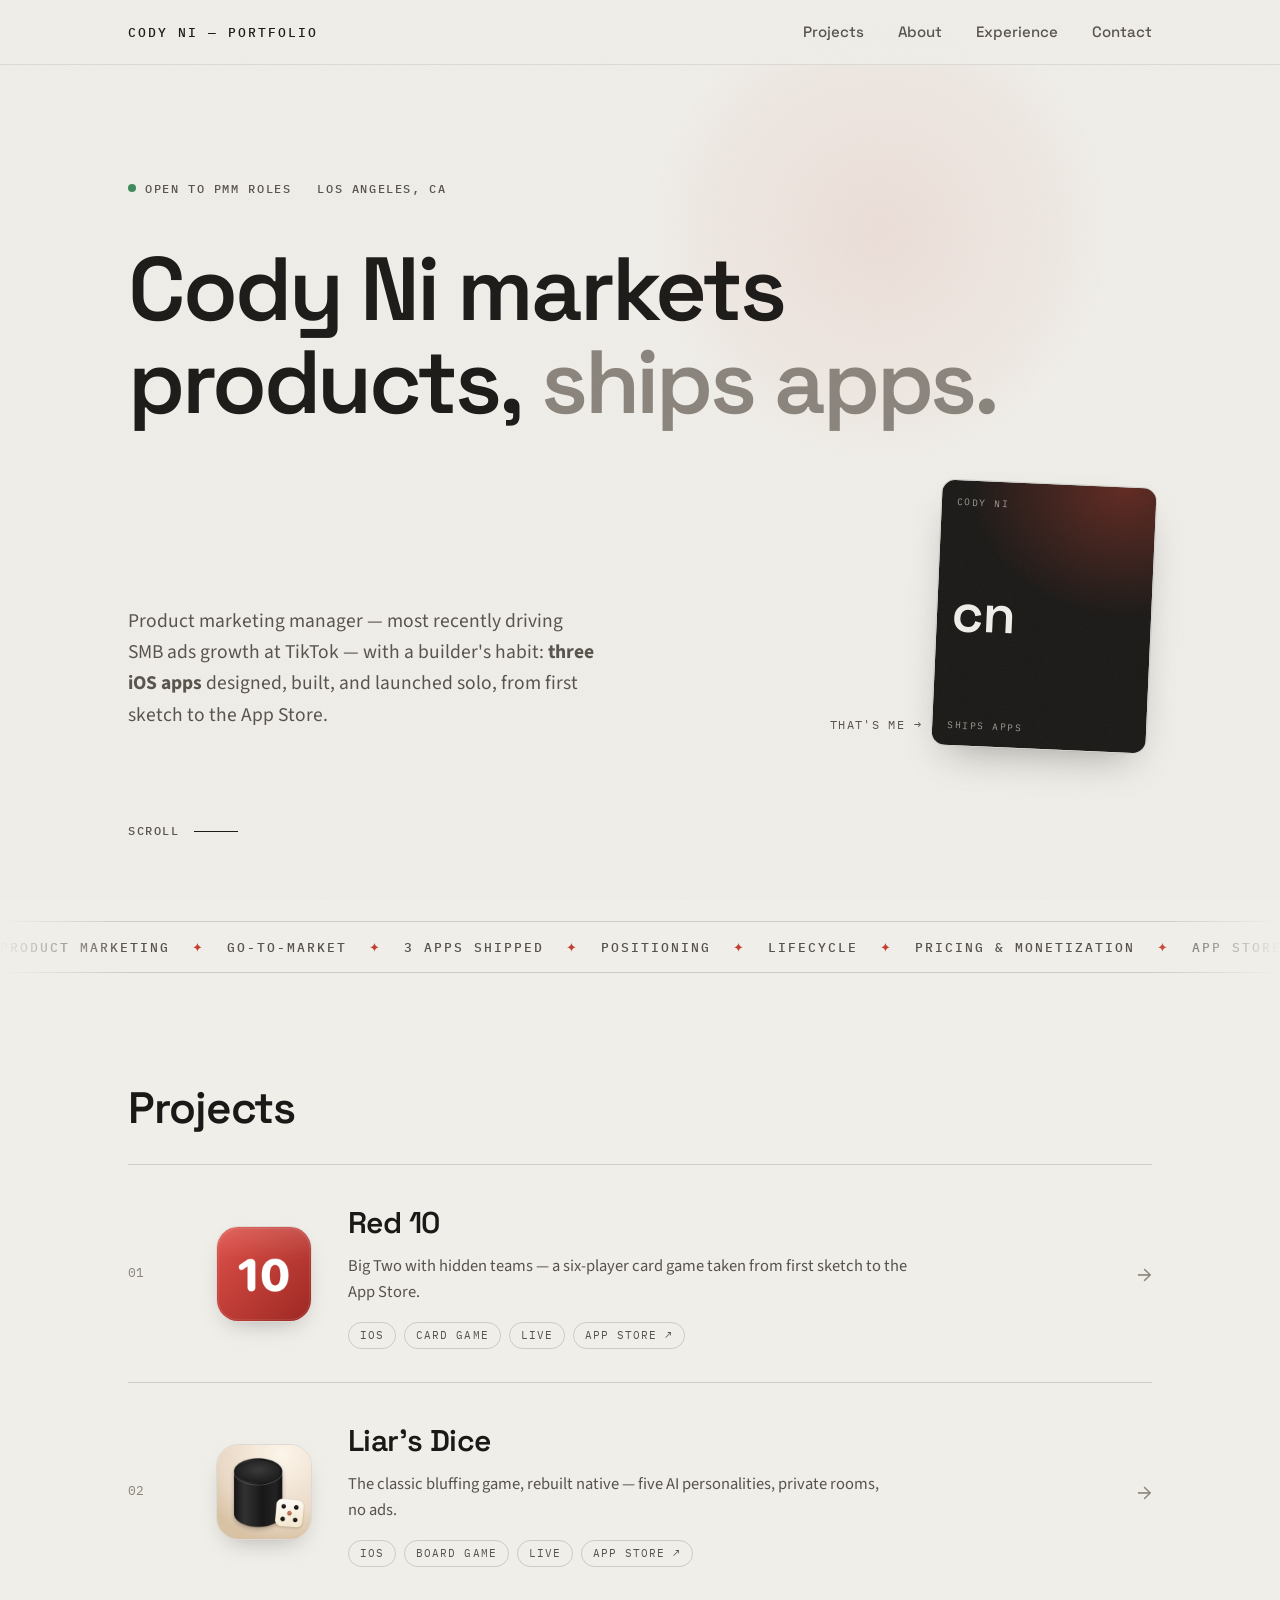
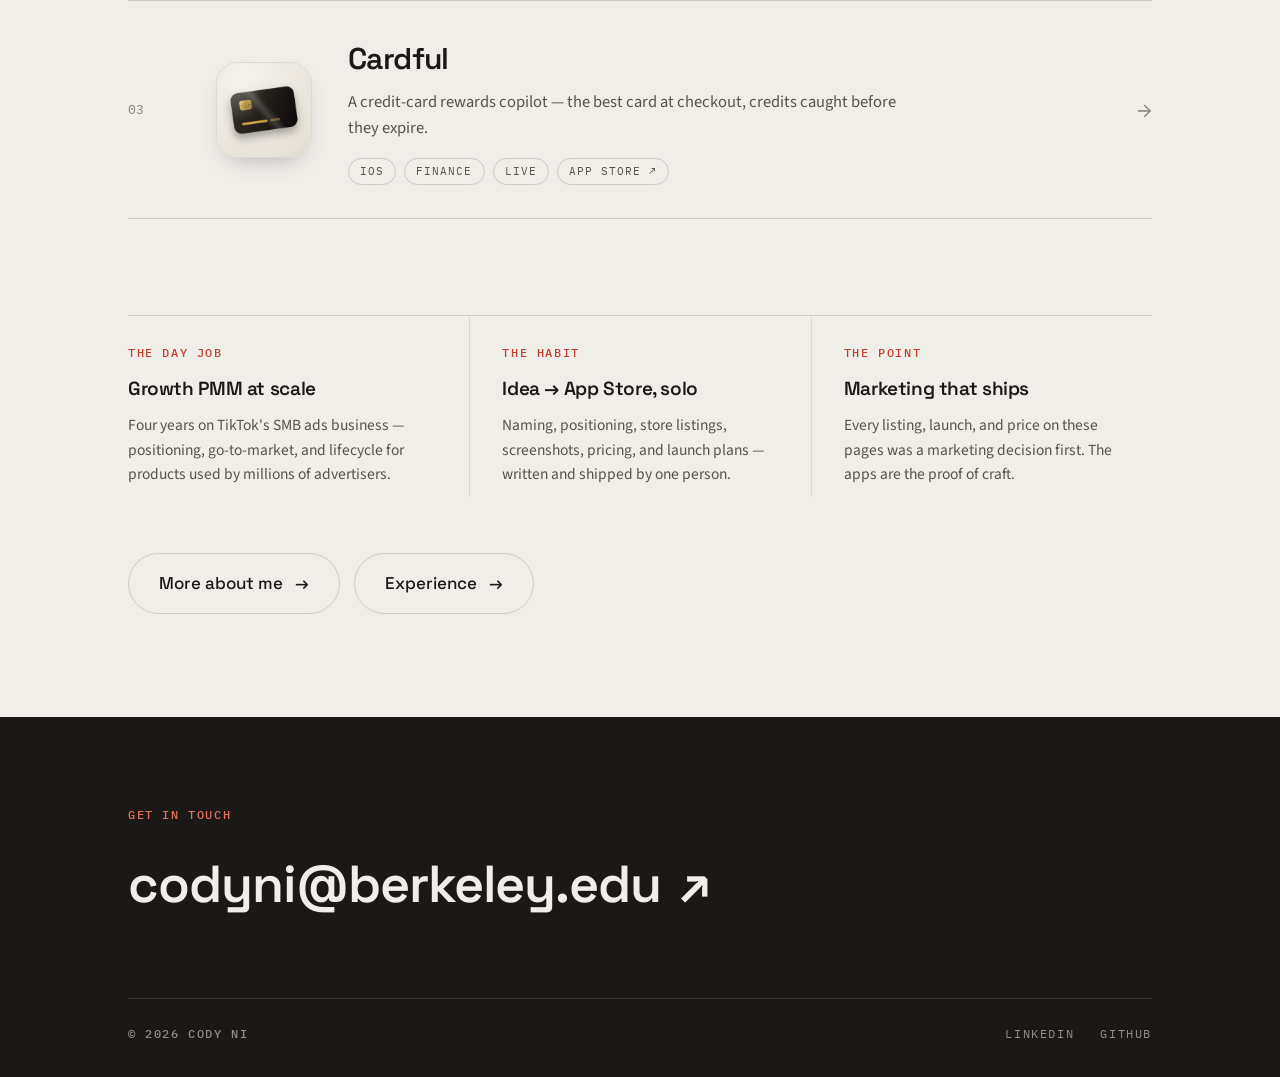
==== commit caa5e060: "Remove cursor-following previews and footer clock; trim location mentions Co-Authored-By: Claude Fab" ====
--- a/index.html
+++ b/index.html
@@ -52,7 +52,7 @@
         </p>
         <div class="hero-photo-wrap fade-up" style="--d:.26s">
           <div class="polaroid">
-            <div class="polaroid-fallback"><span class="pf-label">Cody Ni ✦ LA</span><span class="pf-mono">cn</span><span class="pf-label">ships apps</span></div>
+            <div class="polaroid-fallback"><span class="pf-label">Cody Ni</span><span class="pf-mono">cn</span><span class="pf-label">ships apps</span></div>
             <img class="photo" src="assets/photo.jpg" alt="Cody Ni" onerror="this.remove()">
           </div>
           <span class="photo-caption">that's me →</span>
@@ -88,7 +88,7 @@
       </div>
       <div class="work-list">
 
-        <article class="work-row reveal" data-preview="assets/red10-table.jpg">
+        <article class="work-row reveal">
           <a class="cover" href="red-10.html" aria-label="Red 10 case study"></a>
           <span class="num">01</span>
           <div class="work-icon"><img src="assets/icon-red10.png" alt="" loading="lazy"></div>
@@ -100,7 +100,7 @@
           <span class="go">→</span>
         </article>
 
-        <article class="work-row reveal" data-preview="assets/ld-hero.jpg">
+        <article class="work-row reveal">
           <a class="cover" href="liars-dice.html" aria-label="Liar's Dice case study"></a>
           <span class="num">02</span>
           <div class="work-icon"><img src="assets/icon-liarsdice.png" alt="" loading="lazy"></div>
@@ -112,7 +112,7 @@
           <span class="go">→</span>
         </article>
 
-        <article class="work-row reveal" data-preview="assets/cf-hero.jpg">
+        <article class="work-row reveal">
           <a class="cover" href="cardful.html" aria-label="Cardful case study"></a>
           <span class="num">03</span>
           <div class="work-icon"><img src="assets/icon-cardful.png" alt="" loading="lazy"></div>
@@ -161,7 +161,6 @@
       </div>
       <div class="footer-meta">
         <span class="label">© 2026 Cody Ni</span>
-        <span class="label" data-la-time>Los Angeles</span>
         <div class="footer-links">
           <a href="https://www.linkedin.com/in/codyni123" target="_blank" rel="noopener">LinkedIn</a>
           <a href="https://github.com/codyni123" target="_blank" rel="noopener">GitHub</a>
@@ -170,8 +169,6 @@
     </div>
   </footer>
 
-  <div class="cursor-preview" aria-hidden="true"><img alt="" src="assets/red10-table.jpg"></div>
-
   <script src="js/main.js"></script>
 </body>
 </html>
--- a/css/style.css
+++ b/css/style.css
@@ -902,31 +902,6 @@
   animation-delay: var(--d, 0s);
 }
 
-/* cursor-following project preview */
-.cursor-preview {
-  position: fixed;
-  top: 0;
-  left: 0;
-  width: 150px;
-  aspect-ratio: 9 / 19.5;
-  border-radius: 18px;
-  overflow: hidden;
-  pointer-events: none;
-  z-index: 60;
-  opacity: 0;
-  transform: translate(-50%, -50%) scale(0.85) rotate(var(--r, 0deg));
-  transition: opacity 0.3s var(--ease-out), transform 0.3s var(--ease-out);
-  box-shadow: 0 30px 60px -20px rgba(27, 25, 23, 0.5);
-  background: var(--ink);
-  will-change: transform, left, top;
-}
-
-.cursor-preview.show { opacity: 1; transform: translate(-50%, -50%) scale(1) rotate(var(--r, 0deg)); }
-
-.cursor-preview img { width: 100%; height: 100%; object-fit: cover; }
-
-@media (hover: none), (pointer: coarse) { .cursor-preview { display: none; } }
-
 /* case-study shots drift at different rates as you scroll (progressive) */
 @supports (animation-timeline: view()) {
   .case-band .shot {
@@ -980,7 +955,7 @@
   .dot { animation: none; }
   .reveal { opacity: 1; transform: none; transition: none; }
   .fade-up, .w { opacity: 1; transform: none; filter: none; animation: none; }
-  .cursor-preview, .scroll-cue .cue-line::after { display: none; }
+  .scroll-cue .cue-line::after { display: none; }
   .case-band .shot { animation: none; }
   .work-row::after, .exp-row::after, .highlight::after { transform: scaleX(1); transition: none; }
   *, *::before, *::after { transition-duration: 0.01ms !important; animation-duration: 0.01ms !important; }
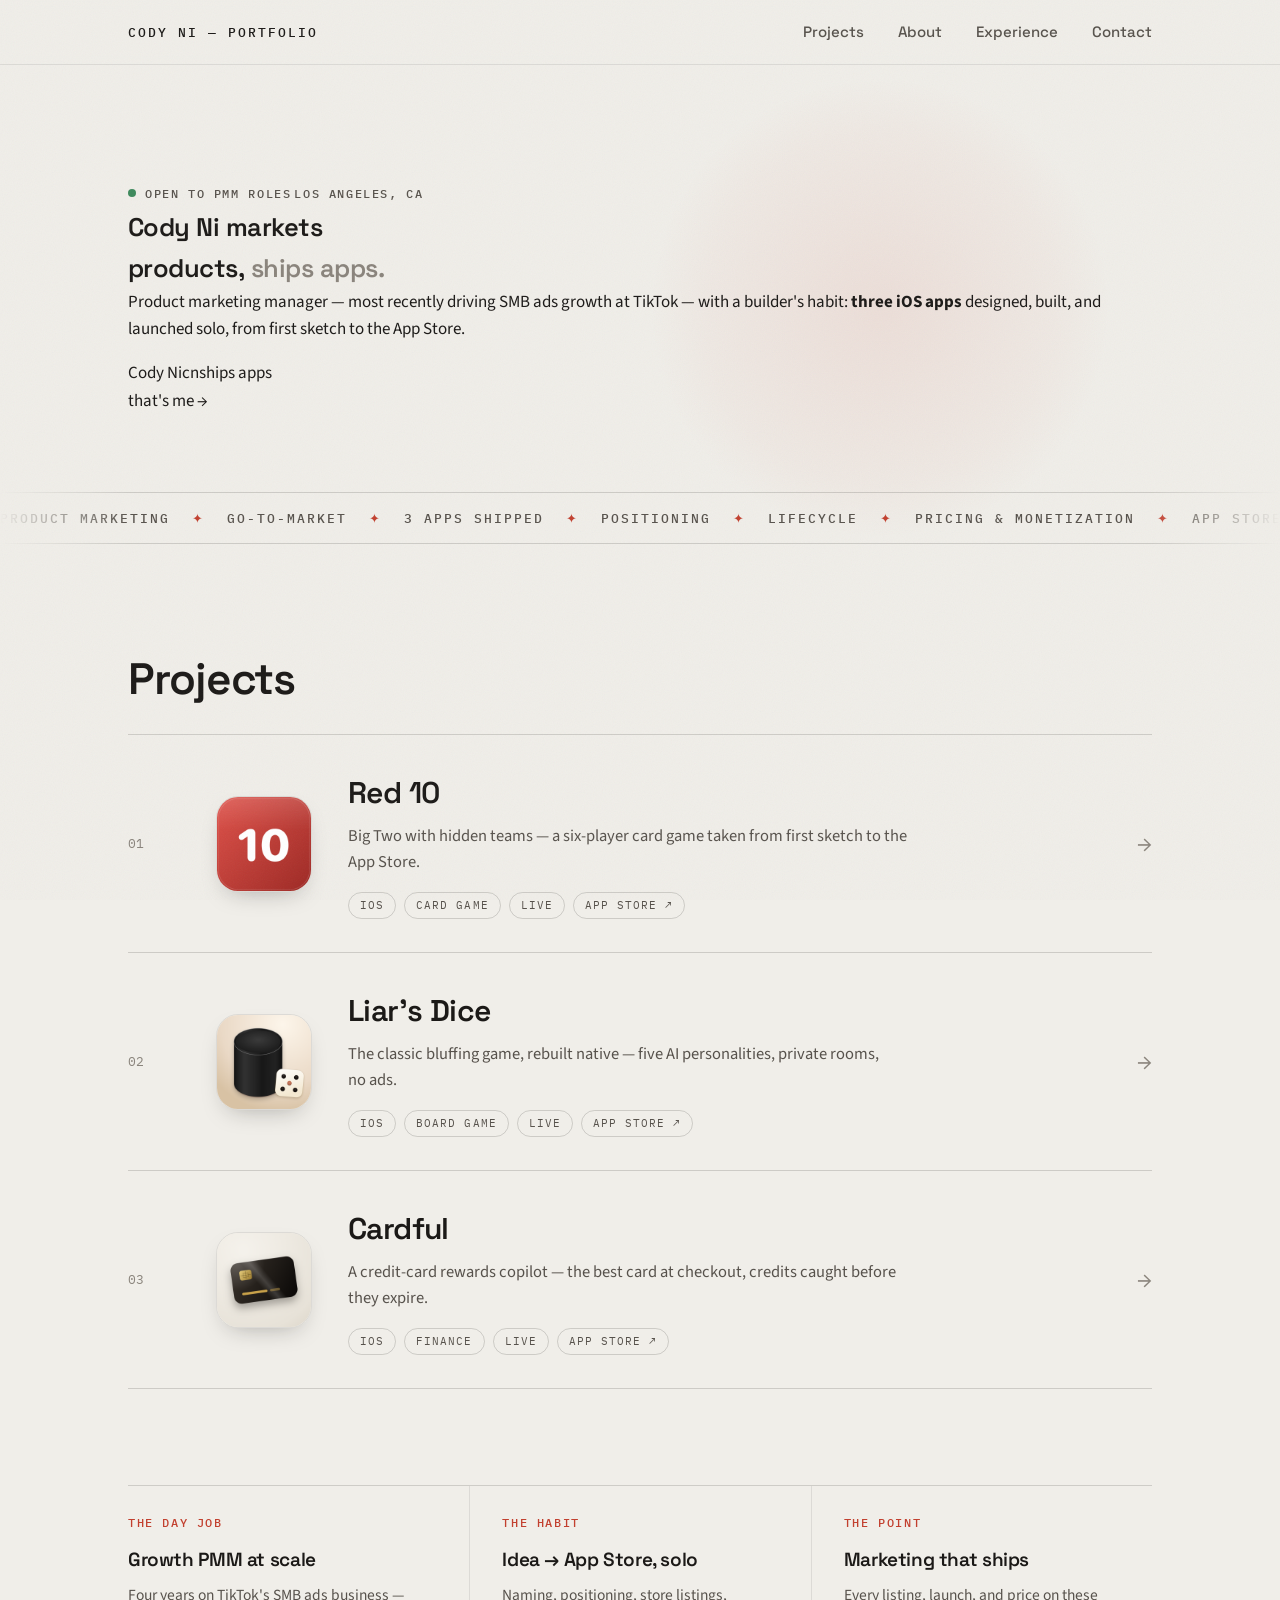
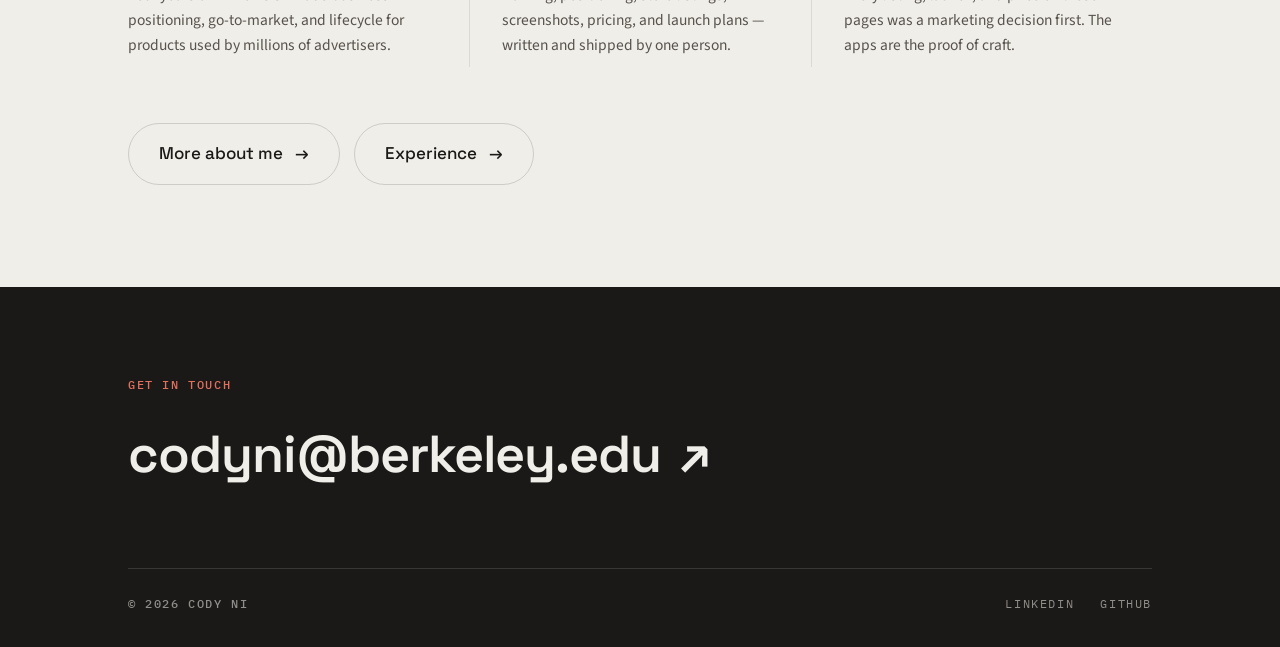
==== commit 8194bc81: "Remove scroll cue Co-Authored-By: Claude Fable 5.1 <noreply@anthropic.com>" ====
--- a/index.html
+++ b/index.html
@@ -58,7 +58,6 @@
           <span class="photo-caption">that's me →</span>
         </div>
       </div>
-      <div class="scroll-cue fade-up" style="--d:.5s" aria-hidden="true"><span class="label">Scroll</span><span class="cue-line"></span></div>
     </section>
 
     <!-- marquee -->
--- a/css/style.css
+++ b/css/style.css
@@ -289,130 +289,6 @@
   z-index: -1;
 }
 
-.scroll-cue {
-  display: inline-flex;
-  align-items: center;
-  gap: 14px;
-  margin-top: clamp(40px, 6vw, 72px);
-}
-
-.scroll-cue .cue-line {
-  width: 44px;
-  height: 1px;
-  background: var(--line);
-  position: relative;
-  overflow: hidden;
-}
-
-.scroll-cue .cue-line::after {
-  content: "";
-  position: absolute;
-  inset: 0;
-  background: var(--ink);
-  animation: cue 2.2s var(--ease-out) infinite;
-}
-
-@keyframes cue {
-  0% { transform: scaleX(0); transform-origin: left; }
-  50% { transform: scaleX(1); transform-origin: left; }
-  51% { transform-origin: right; }
-  100% { transform: scaleX(0); transform-origin: right; }
-}
-
-.hero-eyebrow { display: flex; flex-wrap: wrap; gap: 10px 26px; margin-bottom: clamp(26px, 4vw, 44px); }
-
-.hero h1 {
-  font-size: clamp(42px, 7vw, 96px);
-  line-height: 1.04;
-  letter-spacing: -0.035em;
-}
-
-
-.hero-row {
-  display: flex;
-  align-items: flex-end;
-  justify-content: space-between;
-  gap: clamp(28px, 5vw, 64px);
-  margin-top: clamp(30px, 5vw, 54px);
-}
-
-.hero-lede {
-  max-width: 470px;
-  font-size: clamp(17px, 1.6vw, 19.5px);
-  color: var(--ink-2);
-}
-
-.hero-photo-wrap { position: relative; flex: none; }
-
-.polaroid {
-  position: relative;
-  width: clamp(150px, 19vw, 216px);
-  aspect-ratio: 21 / 26;
-  border-radius: 14px;
-  overflow: hidden;
-  transform: rotate(2.5deg);
-  border: 1px solid var(--line);
-  background: var(--paper-raised);
-  box-shadow: 0 18px 40px -18px rgba(27, 25, 23, 0.4);
-  transition: transform 0.45s var(--ease-out);
-}
-
-.polaroid:hover { transform: rotate(0.4deg) translateY(-3px); }
-
-.polaroid img.photo {
-  position: absolute;
-  inset: 0;
-  z-index: 1;
-  width: 100%;
-  height: 100%;
-  object-fit: cover;
-}
-
-.polaroid-fallback {
-  position: absolute;
-  inset: 0;
-  display: flex;
-  flex-direction: column;
-  justify-content: space-between;
-  padding: 14px 15px 13px;
-  background:
-    radial-gradient(120% 80% at 85% 0%, rgba(194, 64, 47, 0.42), transparent 60%),
-    var(--ink);
-  color: var(--paper);
-}
-
-.polaroid-fallback .pf-label {
-  font-family: var(--font-mono);
-  font-size: 9.5px;
-  letter-spacing: 0.16em;
-  text-transform: uppercase;
-  color: rgba(240, 238, 233, 0.62);
-}
-
-.polaroid-fallback .pf-mono {
-  font-family: var(--font-display);
-  font-weight: 600;
-  font-size: clamp(38px, 4.4vw, 54px);
-  letter-spacing: -0.03em;
-  line-height: 1;
-}
-
-.photo-caption {
-  position: absolute;
-  bottom: 16px;
-  right: calc(100% + 14px);
-  font-family: var(--font-mono);
-  font-size: 11.5px;
-  letter-spacing: 0.12em;
-  text-transform: uppercase;
-  color: var(--ink-2);
-  white-space: nowrap;
-}
-
-/* inline text link */
-.tlink { text-decoration: underline; text-underline-offset: 3px; text-decoration-thickness: 1px; transition: color 0.25s; }
-.tlink:hover { color: var(--red); }
-
 /* ---------- marquee ---------- */
 
 .marquee {
@@ -955,7 +831,6 @@
   .dot { animation: none; }
   .reveal { opacity: 1; transform: none; transition: none; }
   .fade-up, .w { opacity: 1; transform: none; filter: none; animation: none; }
-  .scroll-cue .cue-line::after { display: none; }
   .case-band .shot { animation: none; }
   .work-row::after, .exp-row::after, .highlight::after { transform: scaleX(1); transition: none; }
   *, *::before, *::after { transition-duration: 0.01ms !important; animation-duration: 0.01ms !important; }
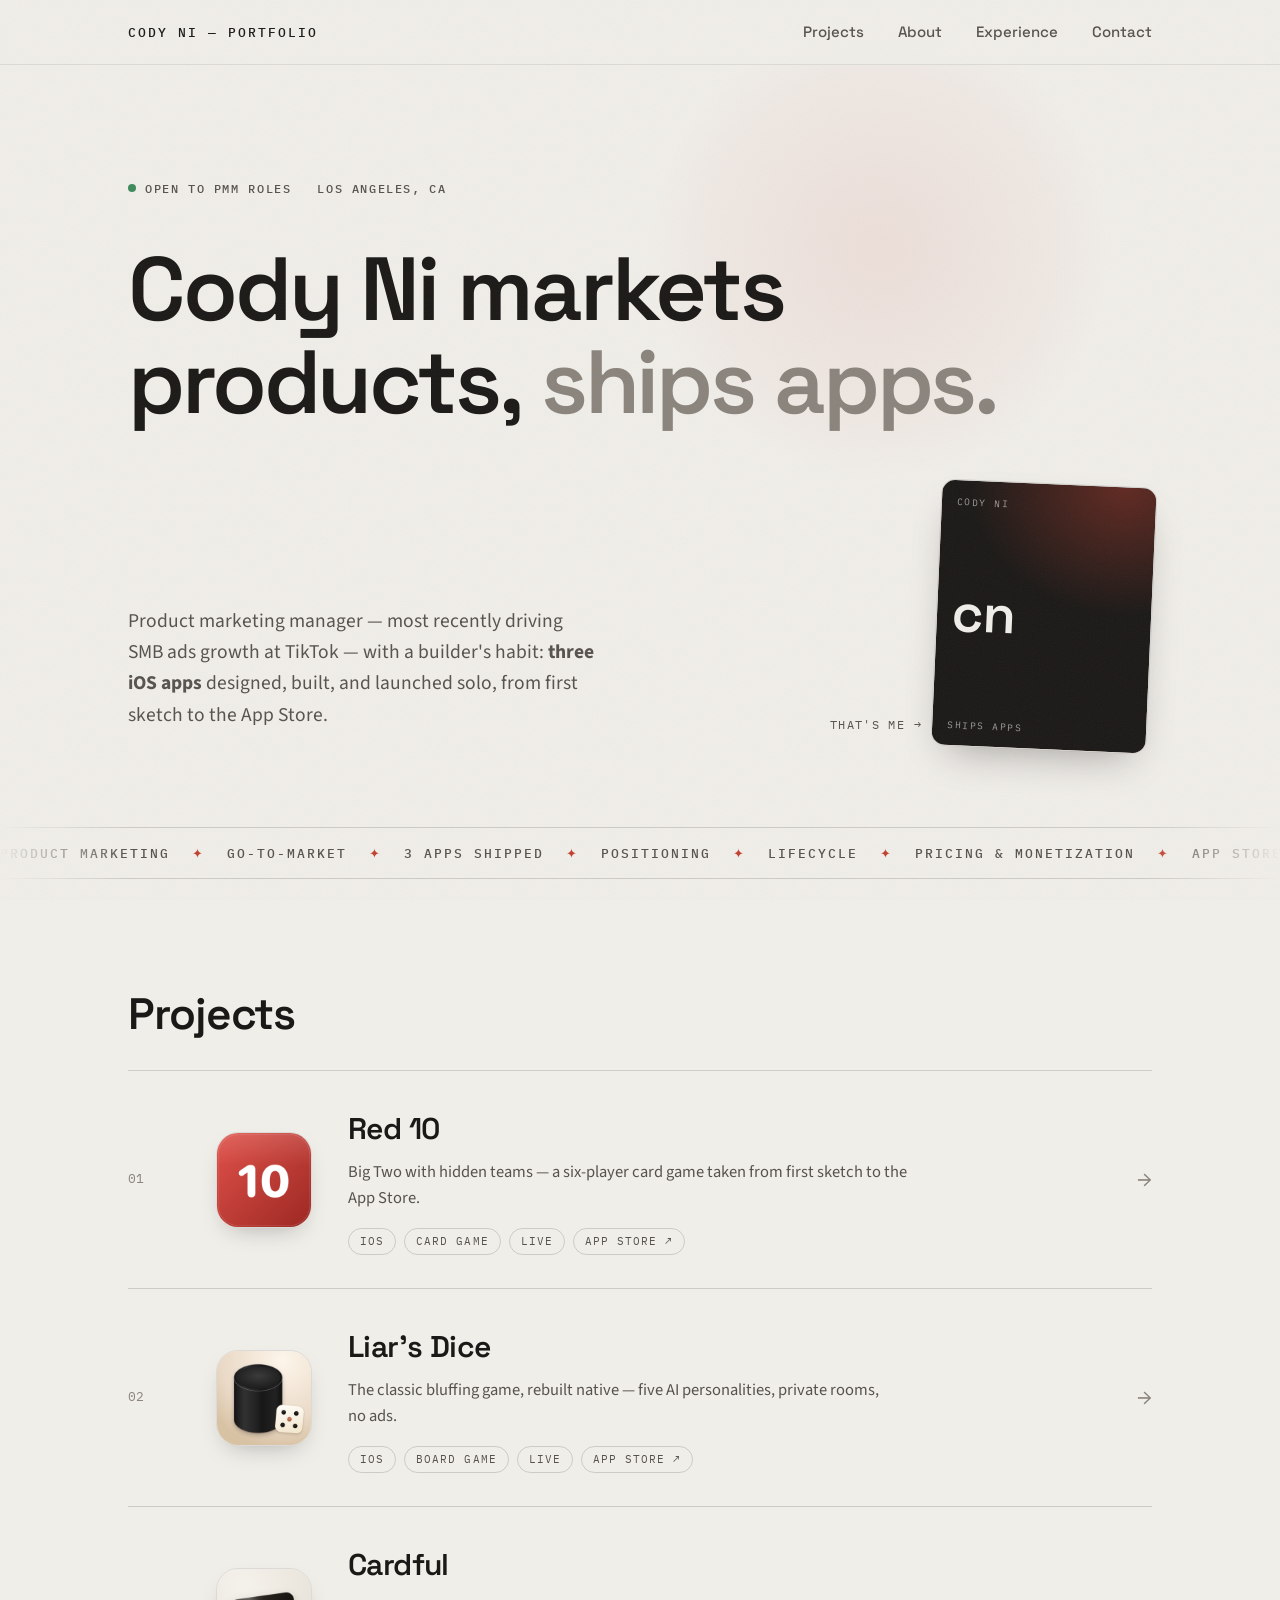
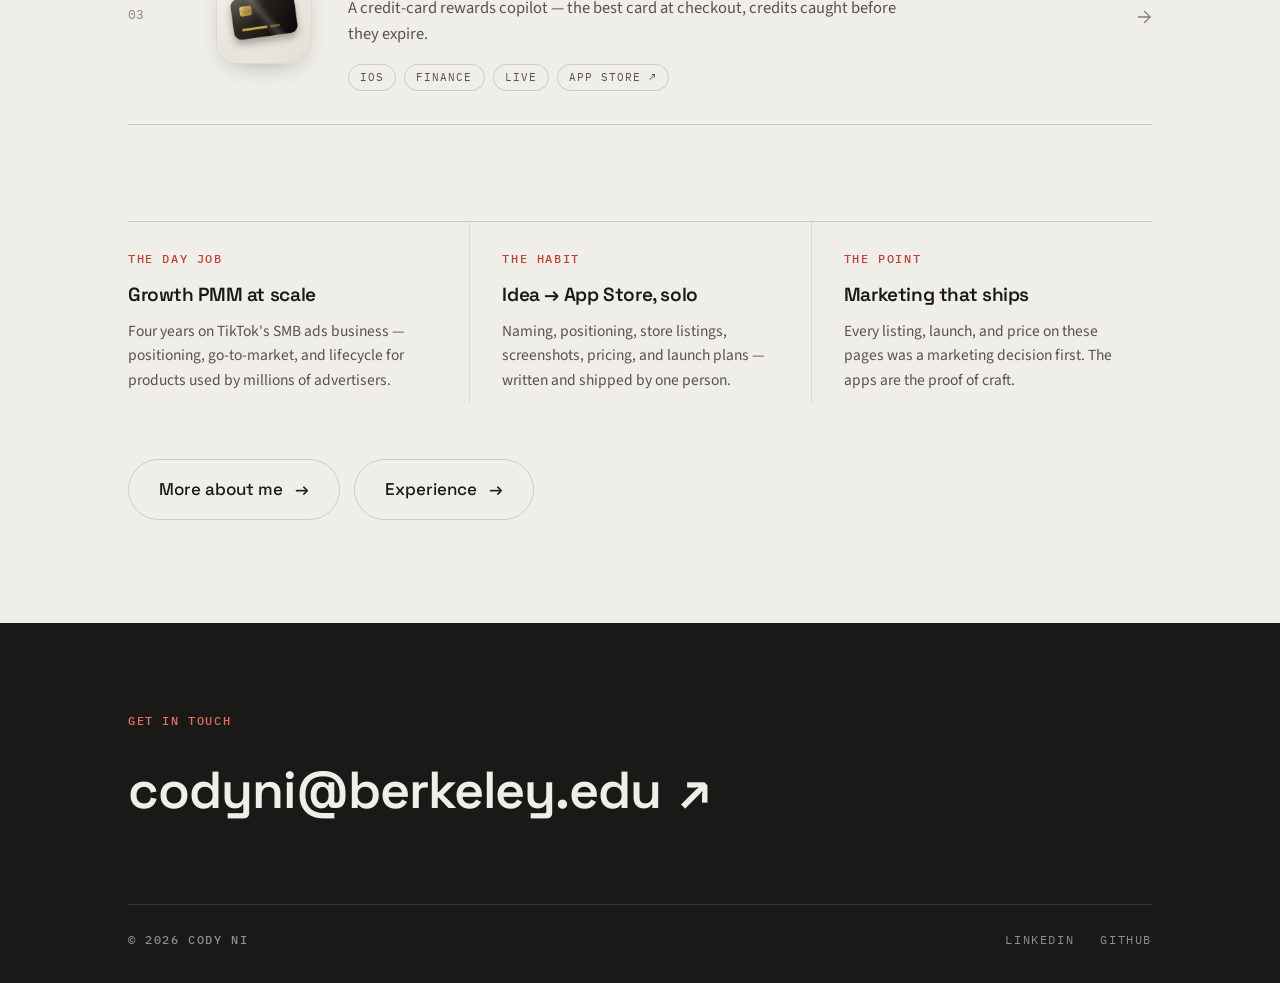
==== commit 916e8f9a: "Audit fixes: panel mobile layout and spacing, no phantom photo request, escaped font URL, slim conta" ====
--- a/index.html
+++ b/index.html
@@ -15,7 +15,7 @@
   <link rel="icon" href="assets/favicon.svg" type="image/svg+xml">
   <link rel="preconnect" href="https://fonts.googleapis.com">
   <link rel="preconnect" href="https://fonts.gstatic.com" crossorigin>
-  <link href="https://fonts.googleapis.com/css2?family=Space+Grotesk:wght@400;500;600&family=IBM+Plex+Mono:wght@400;500&family=Source+Sans+3:wght@400;500;600&display=swap" rel="stylesheet">
+  <link href="https://fonts.googleapis.com/css2?family=Space+Grotesk:wght@400;500;600&amp;family=IBM+Plex+Mono:wght@400;500&amp;family=Source+Sans+3:wght@400;500;600&amp;display=swap" rel="stylesheet">
   <link rel="stylesheet" href="css/style.css">
   <script type="application/ld+json">
   {"@context":"https://schema.org","@type":"Person","name":"Cody Ni","jobTitle":"Product Marketing Manager","address":{"@type":"PostalAddress","addressLocality":"Los Angeles","addressRegion":"CA"},"url":"https://codyni123.github.io","sameAs":["https://www.linkedin.com/in/codyni123","https://github.com/codyni123"]}
@@ -53,7 +53,6 @@
         <div class="hero-photo-wrap fade-up" style="--d:.26s">
           <div class="polaroid">
             <div class="polaroid-fallback"><span class="pf-label">Cody Ni</span><span class="pf-mono">cn</span><span class="pf-label">ships apps</span></div>
-            <img class="photo" src="assets/photo.jpg" alt="Cody Ni" onerror="this.remove()">
           </div>
           <span class="photo-caption">that's me →</span>
         </div>
--- a/css/style.css
+++ b/css/style.css
@@ -96,8 +96,6 @@
   color: var(--ink-2);
 }
 
-.label--dark { color: var(--ink); }
-
 /* two-tone accent inside display type */
 h1 .muted { color: var(--ink-3); }
 
@@ -196,6 +194,8 @@
 }
 
 .site-footer .label { color: rgba(240, 238, 233, 0.5); }
+
+.site-footer--slim { padding-top: 34px; }
 
 .footer-cta { margin-bottom: clamp(44px, 6vw, 72px); }
 
@@ -289,6 +289,100 @@
   z-index: -1;
 }
 
+.hero-eyebrow { display: flex; flex-wrap: wrap; gap: 10px 26px; margin-bottom: clamp(26px, 4vw, 44px); }
+
+.hero h1 {
+  font-size: clamp(42px, 7vw, 96px);
+  line-height: 1.04;
+  letter-spacing: -0.035em;
+}
+
+
+.hero-row {
+  display: flex;
+  align-items: flex-end;
+  justify-content: space-between;
+  gap: clamp(28px, 5vw, 64px);
+  margin-top: clamp(30px, 5vw, 54px);
+}
+
+.hero-lede {
+  max-width: 470px;
+  font-size: clamp(17px, 1.6vw, 19.5px);
+  color: var(--ink-2);
+}
+
+.hero-photo-wrap { position: relative; flex: none; }
+
+.polaroid {
+  position: relative;
+  width: clamp(150px, 19vw, 216px);
+  aspect-ratio: 21 / 26;
+  border-radius: 14px;
+  overflow: hidden;
+  transform: rotate(2.5deg);
+  border: 1px solid var(--line);
+  background: var(--paper-raised);
+  box-shadow: 0 18px 40px -18px rgba(27, 25, 23, 0.4);
+  transition: transform 0.45s var(--ease-out);
+}
+
+.polaroid:hover { transform: rotate(0.4deg) translateY(-3px); }
+
+.polaroid img.photo {
+  position: absolute;
+  inset: 0;
+  z-index: 1;
+  width: 100%;
+  height: 100%;
+  object-fit: cover;
+}
+
+.polaroid-fallback {
+  position: absolute;
+  inset: 0;
+  display: flex;
+  flex-direction: column;
+  justify-content: space-between;
+  padding: 14px 15px 13px;
+  background:
+    radial-gradient(120% 80% at 85% 0%, rgba(194, 64, 47, 0.42), transparent 60%),
+    var(--ink);
+  color: var(--paper);
+}
+
+.polaroid-fallback .pf-label {
+  font-family: var(--font-mono);
+  font-size: 9.5px;
+  letter-spacing: 0.16em;
+  text-transform: uppercase;
+  color: rgba(240, 238, 233, 0.62);
+}
+
+.polaroid-fallback .pf-mono {
+  font-family: var(--font-display);
+  font-weight: 600;
+  font-size: clamp(38px, 4.4vw, 54px);
+  letter-spacing: -0.03em;
+  line-height: 1;
+}
+
+.photo-caption {
+  position: absolute;
+  bottom: 16px;
+  right: calc(100% + 14px);
+  font-family: var(--font-mono);
+  font-size: 11.5px;
+  letter-spacing: 0.12em;
+  text-transform: uppercase;
+  color: var(--ink-2);
+  white-space: nowrap;
+}
+
+/* inline text link */
+.tlink { text-decoration: underline; text-underline-offset: 3px; text-decoration-thickness: 1px; transition: color 0.25s; }
+.tlink:hover { color: var(--red); }
+
 /* ---------- marquee ---------- */
 
 .marquee {
@@ -660,10 +754,6 @@
 .about-photo .polaroid:hover { transform: rotate(-0.4deg) translateY(-3px); }
 
 /* experience */
-.exp { margin-top: clamp(56px, 8vw, 96px); }
-
-.exp .label { display: block; margin-bottom: 8px; }
-
 .exp-list { border-top: 1px solid var(--line); }
 
 .exp-row {
@@ -681,15 +771,34 @@
 
 .exp-row .years { font-family: var(--font-mono); font-size: 12px; letter-spacing: 0.1em; color: var(--ink-3); white-space: nowrap; }
 
-/* toolkit + currently */
-.about-cols {
+/* "currently" panel — the page's closing statement */
+.now-panel {
+  margin-top: clamp(64px, 9vw, 120px);
   display: grid;
-  grid-template-columns: 1fr 1fr;
-  gap: clamp(28px, 5vw, 72px);
-  margin-top: clamp(48px, 7vw, 84px);
-}
-
-.about-cols .label { display: block; margin-bottom: 18px; }
+  grid-template-columns: 1fr auto;
+  gap: 28px 48px;
+  align-items: end;
+  padding: clamp(28px, 4vw, 44px) clamp(24px, 3.5vw, 40px);
+  border: 1px solid var(--line);
+  border-radius: 20px;
+  background:
+    radial-gradient(90% 130% at 100% 0%, rgba(194, 64, 47, 0.08), transparent 55%),
+    var(--paper-raised);
+}
+
+.now-panel .label { display: block; margin-bottom: 16px; }
+
+.now-title {
+  font-size: clamp(22px, 2.6vw, 32px);
+  line-height: 1.2;
+  letter-spacing: -0.025em;
+  max-width: 20em;
+  margin-bottom: 10px;
+}
+
+.now-panel p { color: var(--ink-2); max-width: 520px; }
+
+.now-actions { display: flex; flex-wrap: wrap; gap: 12px; }
 
 .toolkit { display: flex; flex-wrap: wrap; gap: 9px; }
 
@@ -697,8 +806,6 @@
 
 .toolkit .tag { transition: border-color 0.25s, color 0.25s, background 0.25s; }
 .toolkit .tag:hover { border-color: var(--ink); background: var(--ink); color: var(--paper); }
-
-.currently p { color: var(--ink-2); max-width: 430px; }
 
 /* ---------- contact ---------- */
 
@@ -711,7 +818,6 @@
   line-height: 0.98;
   letter-spacing: -0.04em;
 }
-
 
 .contact-lede { max-width: 520px; margin-top: clamp(24px, 3.6vw, 38px); font-size: clamp(17px, 1.6vw, 20px); color: var(--ink-2); }
 
@@ -807,7 +913,7 @@
   .case-body .label { padding-top: 0; }
   .about-grid { grid-template-columns: 1fr; }
   .about-photo { justify-self: start; margin-top: 10px; }
-  .about-cols { grid-template-columns: 1fr; }
+  .now-panel { grid-template-columns: 1fr; align-items: start; }
 }
 
 @media (max-width: 560px) {
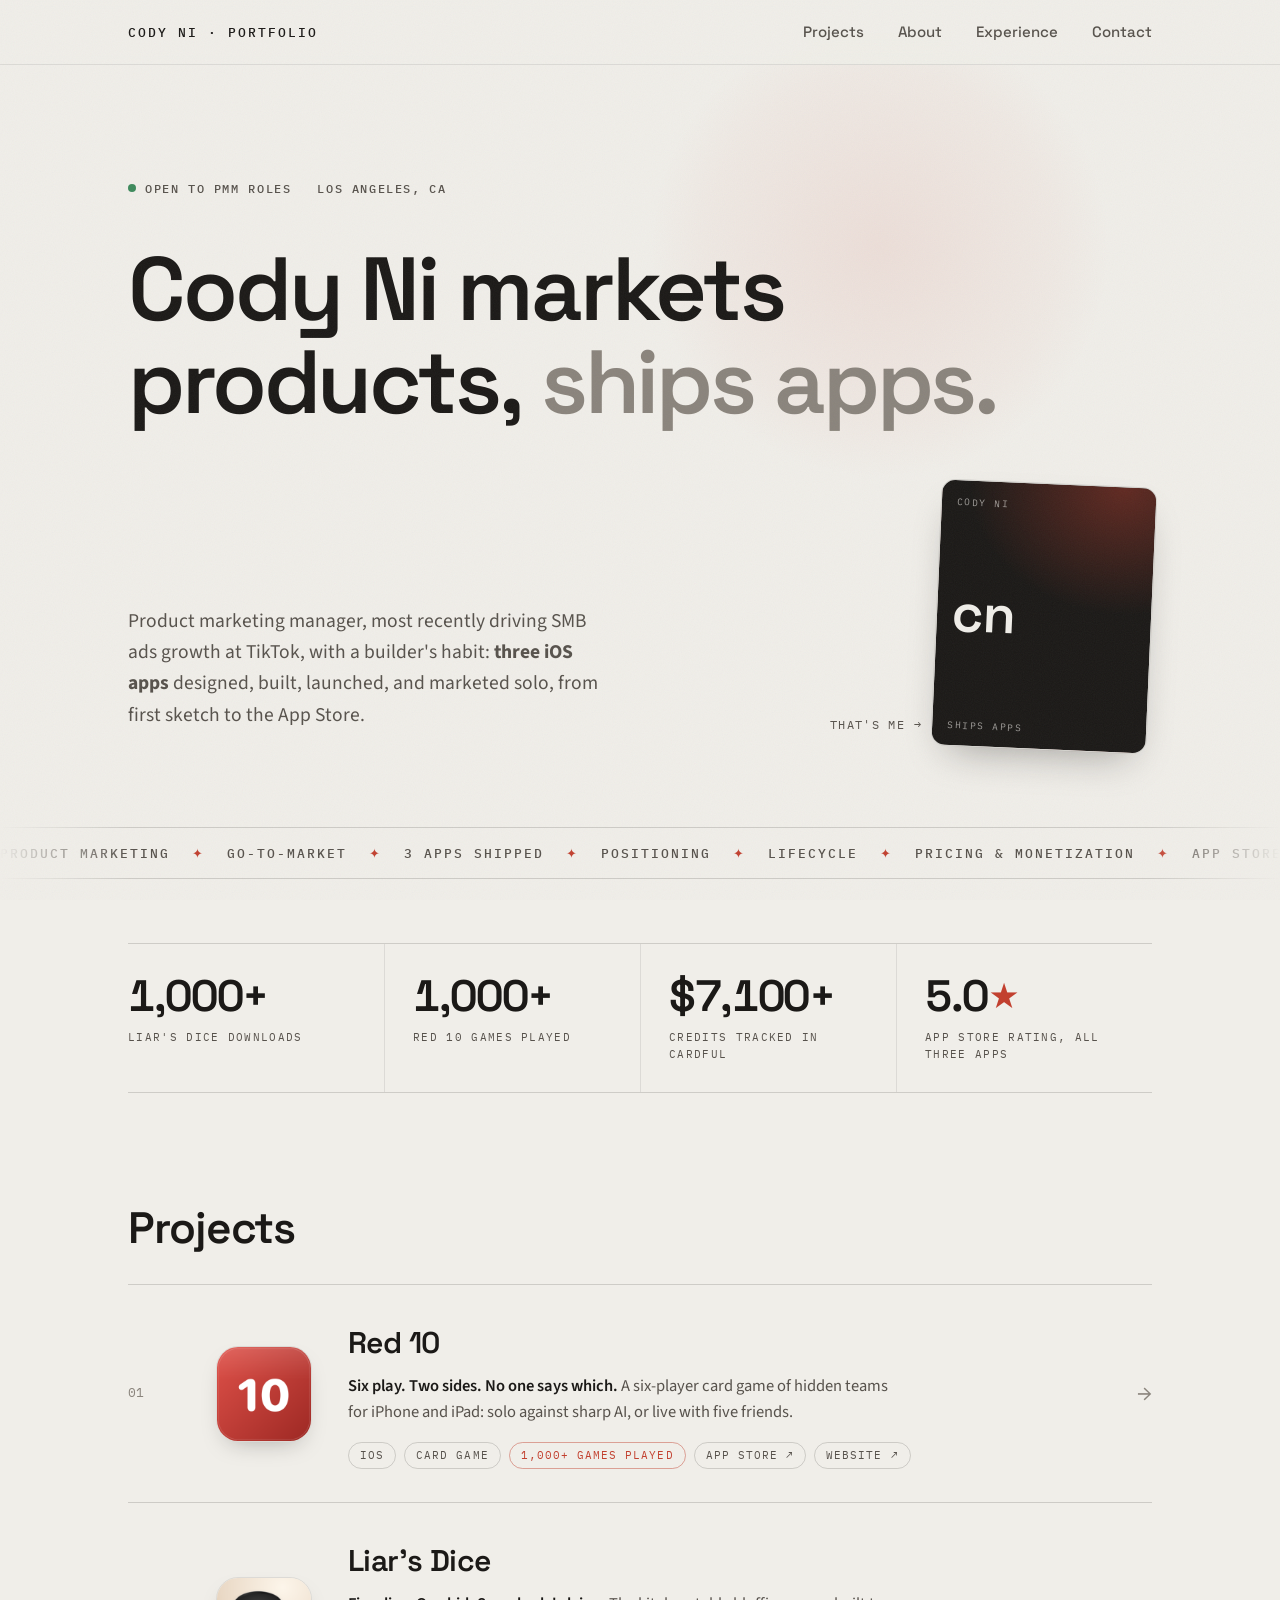
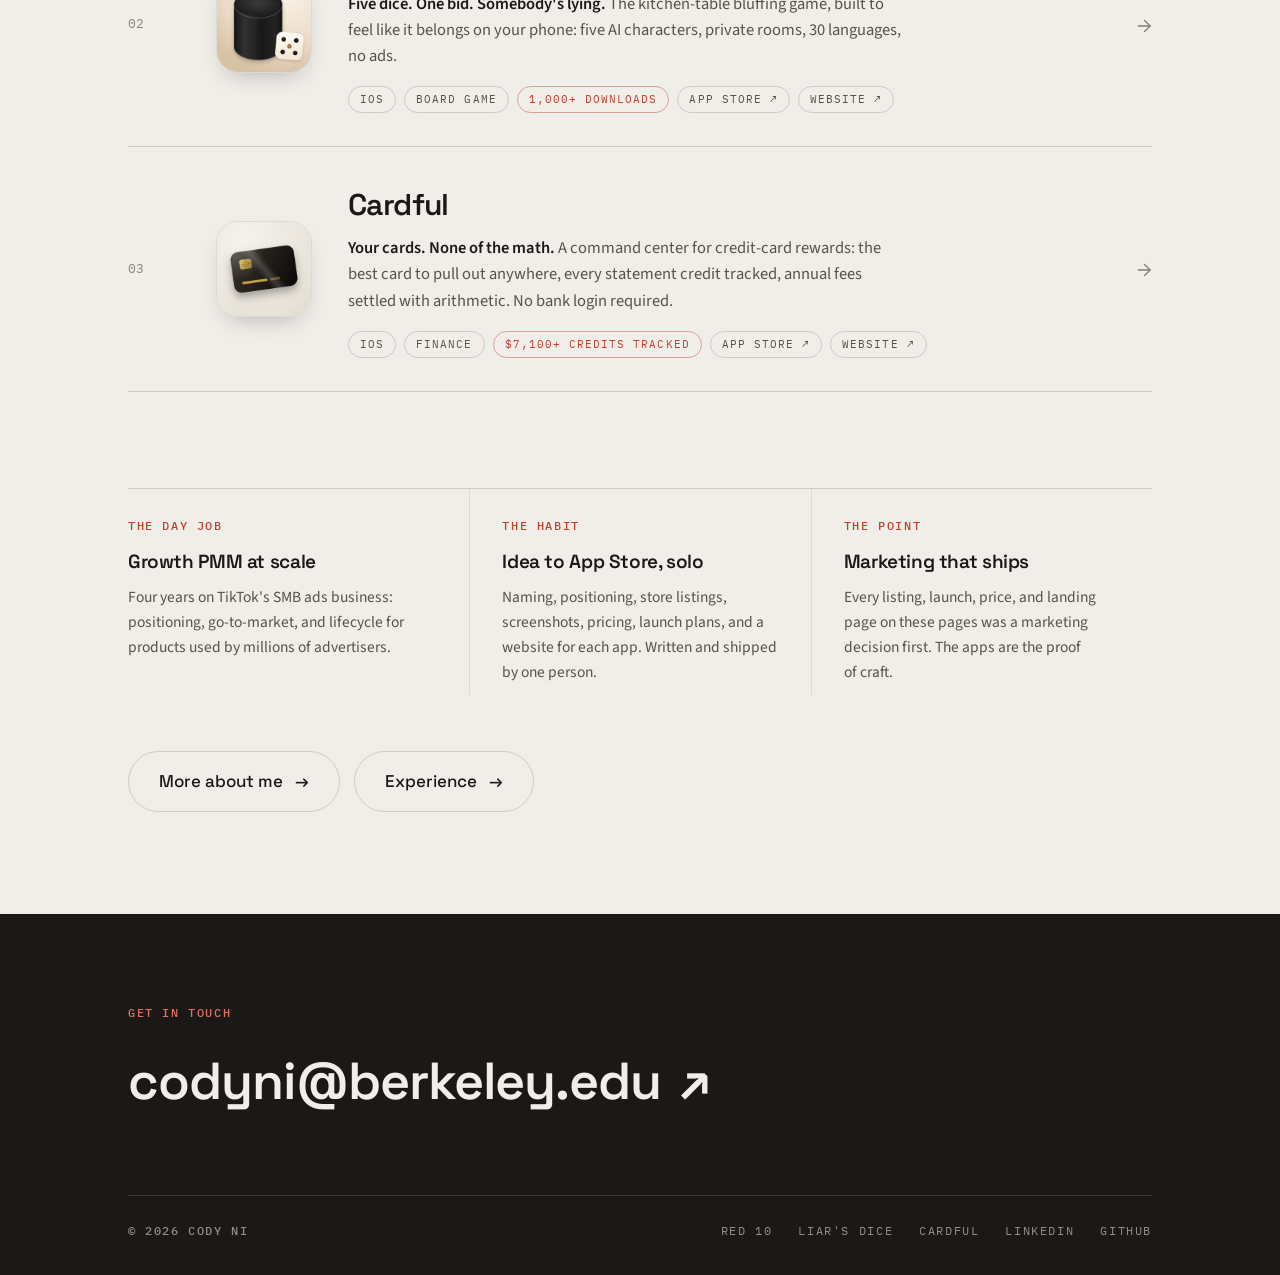
==== commit de7e9696: "Link the app sites, replace build stats with outcome metrics, remove em dashes Cody asked for the th" ====
--- a/index.html
+++ b/index.html
@@ -3,12 +3,12 @@
 <head>
   <meta charset="UTF-8">
   <meta name="viewport" content="width=device-width, initial-scale=1.0">
-  <title>Cody Ni — Product Marketing Manager</title>
-  <meta name="description" content="Cody Ni markets products and ships apps — product marketing manager with three iOS apps taken from idea to the App Store, solo.">
+  <title>Cody Ni · Product Marketing Manager</title>
+  <meta name="description" content="Cody Ni markets products and ships apps: a product marketing manager with three iOS apps taken from idea to the App Store, solo, after four years of growth marketing at TikTok.">
   <link rel="canonical" href="https://codyni123.github.io/">
   <meta property="og:type" content="website">
-  <meta property="og:title" content="Cody Ni — Product Marketing Manager">
-  <meta property="og:description" content="Markets products, ships apps. PMM with three iOS apps launched solo — Red 10, Liar's Dice, and Cardful.">
+  <meta property="og:title" content="Cody Ni · Product Marketing Manager">
+  <meta property="og:description" content="Markets products, ships apps. PMM with three iOS apps launched solo: Red 10, Liar's Dice, and Cardful.">
   <meta property="og:url" content="https://codyni123.github.io/">
   <meta property="og:image" content="https://codyni123.github.io/assets/og.png">
   <meta name="twitter:card" content="summary_large_image">
@@ -25,7 +25,7 @@
 
   <header class="site-header">
     <div class="container">
-      <a class="wordmark" href="index.html">Cody Ni<span class="wm-tail"> — Portfolio</span></a>
+      <a class="wordmark" href="index.html">Cody Ni<span class="wm-tail"> · Portfolio</span></a>
       <nav class="site-nav" aria-label="Main">
         <a href="index.html#projects">Projects</a>
         <a href="about.html">About</a>
@@ -46,9 +46,9 @@
       <h1 class="fade-up" style="--d:.08s">Cody Ni markets<br>products, <span class="muted">ships apps.</span></h1>
       <div class="hero-row">
         <p class="hero-lede fade-up" style="--d:.18s">
-          Product marketing manager — most recently driving SMB ads growth at TikTok —
-          with a builder's habit: <strong>three iOS apps</strong> designed, built, and
-          launched solo, from first sketch to the App Store.
+          Product marketing manager, most recently driving SMB ads growth at TikTok,
+          with a builder's habit: <strong>three iOS apps</strong> designed, built, launched,
+          and marketed solo, from first sketch to the App Store.
         </p>
         <div class="hero-photo-wrap fade-up" style="--d:.26s">
           <div class="polaroid">
@@ -79,6 +79,16 @@
       </div>
     </div>
 
+    <!-- proof: one real number per app, plus the rating they share -->
+    <section class="proof container" aria-label="By the numbers">
+      <div class="numbers numbers--4 reveal">
+        <div class="number"><span class="n-val">1,000+</span><span class="n-key">Liar's Dice downloads</span></div>
+        <div class="number"><span class="n-val">1,000+</span><span class="n-key">Red 10 games played</span></div>
+        <div class="number"><span class="n-val">$7,100+</span><span class="n-key">Credits tracked in Cardful</span></div>
+        <div class="number"><span class="n-val">5.0<span class="star">★</span></span><span class="n-key">App Store rating, all three apps</span></div>
+      </div>
+    </section>
+
     <!-- projects -->
     <section class="work container" id="projects">
       <div class="section-head reveal">
@@ -92,8 +102,8 @@
           <div class="work-icon"><img src="assets/icon-red10.png" alt="" loading="lazy"></div>
           <div class="work-copy">
             <h3>Red 10</h3>
-            <p>Big Two with hidden teams — a six-player card game taken from first sketch to the App Store.</p>
-            <div class="work-tags"><span class="tag">iOS</span><span class="tag">Card game</span><span class="tag">Live</span><a class="tag tag-link" href="https://apps.apple.com/app/id6762503277" target="_blank" rel="noopener">App Store ↗</a></div>
+            <p><span class="hook">Six play. Two sides. No one says which.</span> A six-player card game of hidden teams for iPhone and iPad: solo against sharp AI, or live with five friends.</p>
+            <div class="work-tags"><span class="tag">iOS</span><span class="tag">Card game</span><span class="tag tag--stat">1,000+ games played</span><a class="tag tag-link" href="https://apps.apple.com/app/id6762503277" target="_blank" rel="noopener">App Store ↗</a><a class="tag tag-link" href="https://red10.web.app/" target="_blank" rel="noopener">Website ↗</a></div>
           </div>
           <span class="go">→</span>
         </article>
@@ -104,8 +114,8 @@
           <div class="work-icon"><img src="assets/icon-liarsdice.png" alt="" loading="lazy"></div>
           <div class="work-copy">
             <h3>Liar's Dice</h3>
-            <p>The classic bluffing game, rebuilt native — five AI personalities, private rooms, no ads.</p>
-            <div class="work-tags"><span class="tag">iOS</span><span class="tag">Board game</span><span class="tag">Live</span><a class="tag tag-link" href="https://apps.apple.com/app/id6767948698" target="_blank" rel="noopener">App Store ↗</a></div>
+            <p><span class="hook">Five dice. One bid. Somebody's lying.</span> The kitchen-table bluffing game, built to feel like it belongs on your phone: five AI characters, private rooms, 30 languages, no ads.</p>
+            <div class="work-tags"><span class="tag">iOS</span><span class="tag">Board game</span><span class="tag tag--stat">1,000+ downloads</span><a class="tag tag-link" href="https://apps.apple.com/app/id6767948698" target="_blank" rel="noopener">App Store ↗</a><a class="tag tag-link" href="https://codyni123.github.io/liars-dice-site/" target="_blank" rel="noopener">Website ↗</a></div>
           </div>
           <span class="go">→</span>
         </article>
@@ -116,8 +126,8 @@
           <div class="work-icon"><img src="assets/icon-cardful.png" alt="" loading="lazy"></div>
           <div class="work-copy">
             <h3>Cardful</h3>
-            <p>A credit-card rewards copilot — the best card at checkout, credits caught before they expire.</p>
-            <div class="work-tags"><span class="tag">iOS</span><span class="tag">Finance</span><span class="tag">Live</span><a class="tag tag-link" href="https://apps.apple.com/us/app/cardful-credit-card-rewards/id6776520049" target="_blank" rel="noopener">App Store ↗</a></div>
+            <p><span class="hook">Your cards. None of the math.</span> A command center for credit-card rewards: the best card to pull out anywhere, every statement credit tracked, annual fees settled with arithmetic. No bank login required.</p>
+            <div class="work-tags"><span class="tag">iOS</span><span class="tag">Finance</span><span class="tag tag--stat">$7,100+ credits tracked</span><a class="tag tag-link" href="https://apps.apple.com/us/app/cardful-credit-card-rewards/id6776520049" target="_blank" rel="noopener">App Store ↗</a><a class="tag tag-link" href="https://getcardful.pages.dev/" target="_blank" rel="noopener">Website ↗</a></div>
           </div>
           <span class="go">→</span>
         </article>
@@ -129,17 +139,17 @@
         <div class="aside-card reveal">
           <span class="label">The day job</span>
           <h3>Growth PMM at scale</h3>
-          <p>Four years on TikTok's SMB ads business — positioning, go-to-market, and lifecycle for products used by millions of advertisers.</p>
+          <p>Four years on TikTok's SMB ads business: positioning, go-to-market, and lifecycle for products used by millions of advertisers.</p>
         </div>
         <div class="aside-card reveal">
           <span class="label">The habit</span>
-          <h3>Idea → App Store, solo</h3>
-          <p>Naming, positioning, store listings, screenshots, pricing, and launch plans — written and shipped by one person.</p>
+          <h3>Idea to App Store, solo</h3>
+          <p>Naming, positioning, store listings, screenshots, pricing, launch plans, and a website for each app. Written and shipped by one person.</p>
         </div>
         <div class="aside-card reveal">
           <span class="label">The point</span>
           <h3>Marketing that ships</h3>
-          <p>Every listing, launch, and price on these pages was a marketing decision first. The apps are the proof of craft.</p>
+          <p>Every listing, launch, price, and landing page on these pages was a marketing decision first. The apps are the proof of craft.</p>
         </div>
       </div>
 
@@ -160,6 +170,9 @@
       <div class="footer-meta">
         <span class="label">© 2026 Cody Ni</span>
         <div class="footer-links">
+          <a href="https://red10.web.app/" target="_blank" rel="noopener">Red 10</a>
+          <a href="https://codyni123.github.io/liars-dice-site/" target="_blank" rel="noopener">Liar's Dice</a>
+          <a href="https://getcardful.pages.dev/" target="_blank" rel="noopener">Cardful</a>
           <a href="https://www.linkedin.com/in/codyni123" target="_blank" rel="noopener">LinkedIn</a>
           <a href="https://github.com/codyni123" target="_blank" rel="noopener">GitHub</a>
         </div>
--- a/css/style.css
+++ b/css/style.css
@@ -1,5 +1,5 @@
 /* ============================================================
-   Cody Ni — portfolio
+   Cody Ni, portfolio
    2026 editorial: big type, warm paper, tactile detail
    ============================================================ */
 
@@ -57,7 +57,7 @@
   text-rendering: optimizeLegibility;
 }
 
-/* faint paper grain — the tactile detail */
+/* faint paper grain: the tactile detail */
 body::after {
   content: "";
   position: fixed;
@@ -86,7 +86,7 @@
   padding-right: var(--pad);
 }
 
-/* mono label — the site's connective tissue */
+/* mono label: the site's connective tissue */
 .label {
   font-family: var(--font-mono);
   font-size: 11.5px;
@@ -275,7 +275,7 @@
 
 .hero { position: relative; isolation: isolate; padding-top: clamp(56px, 9vw, 120px); padding-bottom: clamp(40px, 6vw, 80px); }
 
-/* soft warm glow behind the hero — depth without decoration */
+/* soft warm glow behind the hero: depth without decoration */
 .hero::before {
   content: "";
   position: absolute;
@@ -597,7 +597,7 @@
   border-top: 1px solid var(--line);
 }
 
-.case-meta dl { display: flex; flex-wrap: wrap; gap: 20px 56px; margin: 0; }
+.case-meta dl { display: flex; flex-wrap: wrap; gap: 20px 44px; margin: 0; }
 
 .case-meta dt { font-family: var(--font-mono); font-size: 10.5px; letter-spacing: 0.14em; text-transform: uppercase; color: var(--ink-3); margin-bottom: 7px; }
 
@@ -771,7 +771,7 @@
 
 .exp-row .years { font-family: var(--font-mono); font-size: 12px; letter-spacing: 0.1em; color: var(--ink-3); white-space: nowrap; }
 
-/* "currently" panel — the page's closing statement */
+/* "currently" panel: the page's closing statement */
 .now-panel {
   margin-top: clamp(64px, 9vw, 120px);
   display: grid;
@@ -899,6 +899,79 @@
   }
 }
 
+/* ---------- numbers (proof tiles) ---------- */
+
+.proof { padding-top: clamp(40px, 6vw, 64px); }
+
+.numbers {
+  display: grid;
+  grid-template-columns: repeat(3, 1fr);
+  border-top: 1px solid var(--line);
+  border-bottom: 1px solid var(--line);
+  margin-top: clamp(28px, 4vw, 40px);
+}
+
+.proof .numbers { margin-top: 0; }
+
+.numbers--4 { grid-template-columns: repeat(4, 1fr); }
+
+.number {
+  position: relative;
+  padding: clamp(20px, 2.8vw, 30px) clamp(16px, 2.4vw, 28px) clamp(20px, 2.8vw, 30px) 0;
+}
+
+.number + .number {
+  border-left: 1px solid var(--line-soft);
+  padding-left: clamp(16px, 2.4vw, 28px);
+}
+
+/* same red hairline as the aside cards, so the two strips read as one family */
+.number::before {
+  content: "";
+  position: absolute;
+  top: -1px;
+  left: 0;
+  height: 2px;
+  width: 0;
+  background: var(--red);
+  transition: width 0.55s var(--ease-out);
+}
+
+.number:hover::before { width: 100%; }
+
+.n-val {
+  display: block;
+  font-family: var(--font-display);
+  font-weight: 600;
+  font-size: clamp(28px, 3.6vw, 44px);
+  letter-spacing: -0.03em;
+  line-height: 1;
+  font-variant-numeric: tabular-nums;
+  color: var(--ink);
+}
+
+.n-val .star { color: var(--red); font-size: 0.68em; vertical-align: 0.14em; margin-left: 0.06em; }
+
+.n-key {
+  display: block;
+  margin-top: 11px;
+  font-family: var(--font-mono);
+  font-size: 11px;
+  letter-spacing: 0.12em;
+  text-transform: uppercase;
+  color: var(--ink-2);
+  line-height: 1.5;
+}
+
+/* the opening line of each project row, set in ink */
+.work-copy .hook { color: var(--ink); font-weight: 600; }
+
+/* a real-world metric inside the tag row */
+.tag--stat { color: var(--red); border-color: rgba(194, 64, 47, 0.45); }
+
+/* case header actions: store + site */
+.case-actions { display: flex; flex-wrap: wrap; gap: 12px; }
+
 /* ---------- responsive ---------- */
 
 @media (max-width: 860px) {
@@ -914,6 +987,9 @@
   .about-grid { grid-template-columns: 1fr; }
   .about-photo { justify-self: start; margin-top: 10px; }
   .now-panel { grid-template-columns: 1fr; align-items: start; }
+  .numbers--4 { grid-template-columns: repeat(2, 1fr); }
+  .numbers--4 .number:nth-child(3) { border-left: 0; padding-left: 0; }
+  .numbers--4 .number:nth-child(n+3) { border-top: 1px solid var(--line-soft); }
 }
 
 @media (max-width: 560px) {
@@ -927,6 +1003,10 @@
   .site-nav a { font-size: 13.5px; }
   .case-band .shot:nth-child(3) { display: none; }
   .footer-links { gap: 18px; flex-wrap: wrap; }
+  .numbers { grid-template-columns: repeat(2, 1fr); }
+  .numbers:not(.numbers--4) .number:nth-child(3) { grid-column: 1 / -1; border-left: 0; padding-left: 0; border-top: 1px solid var(--line-soft); }
+  .n-val { font-size: 28px; }
+  .case-actions .btn { padding: 14px 22px; font-size: 16px; }
 }
 
 /* ---------- motion preferences ---------- */
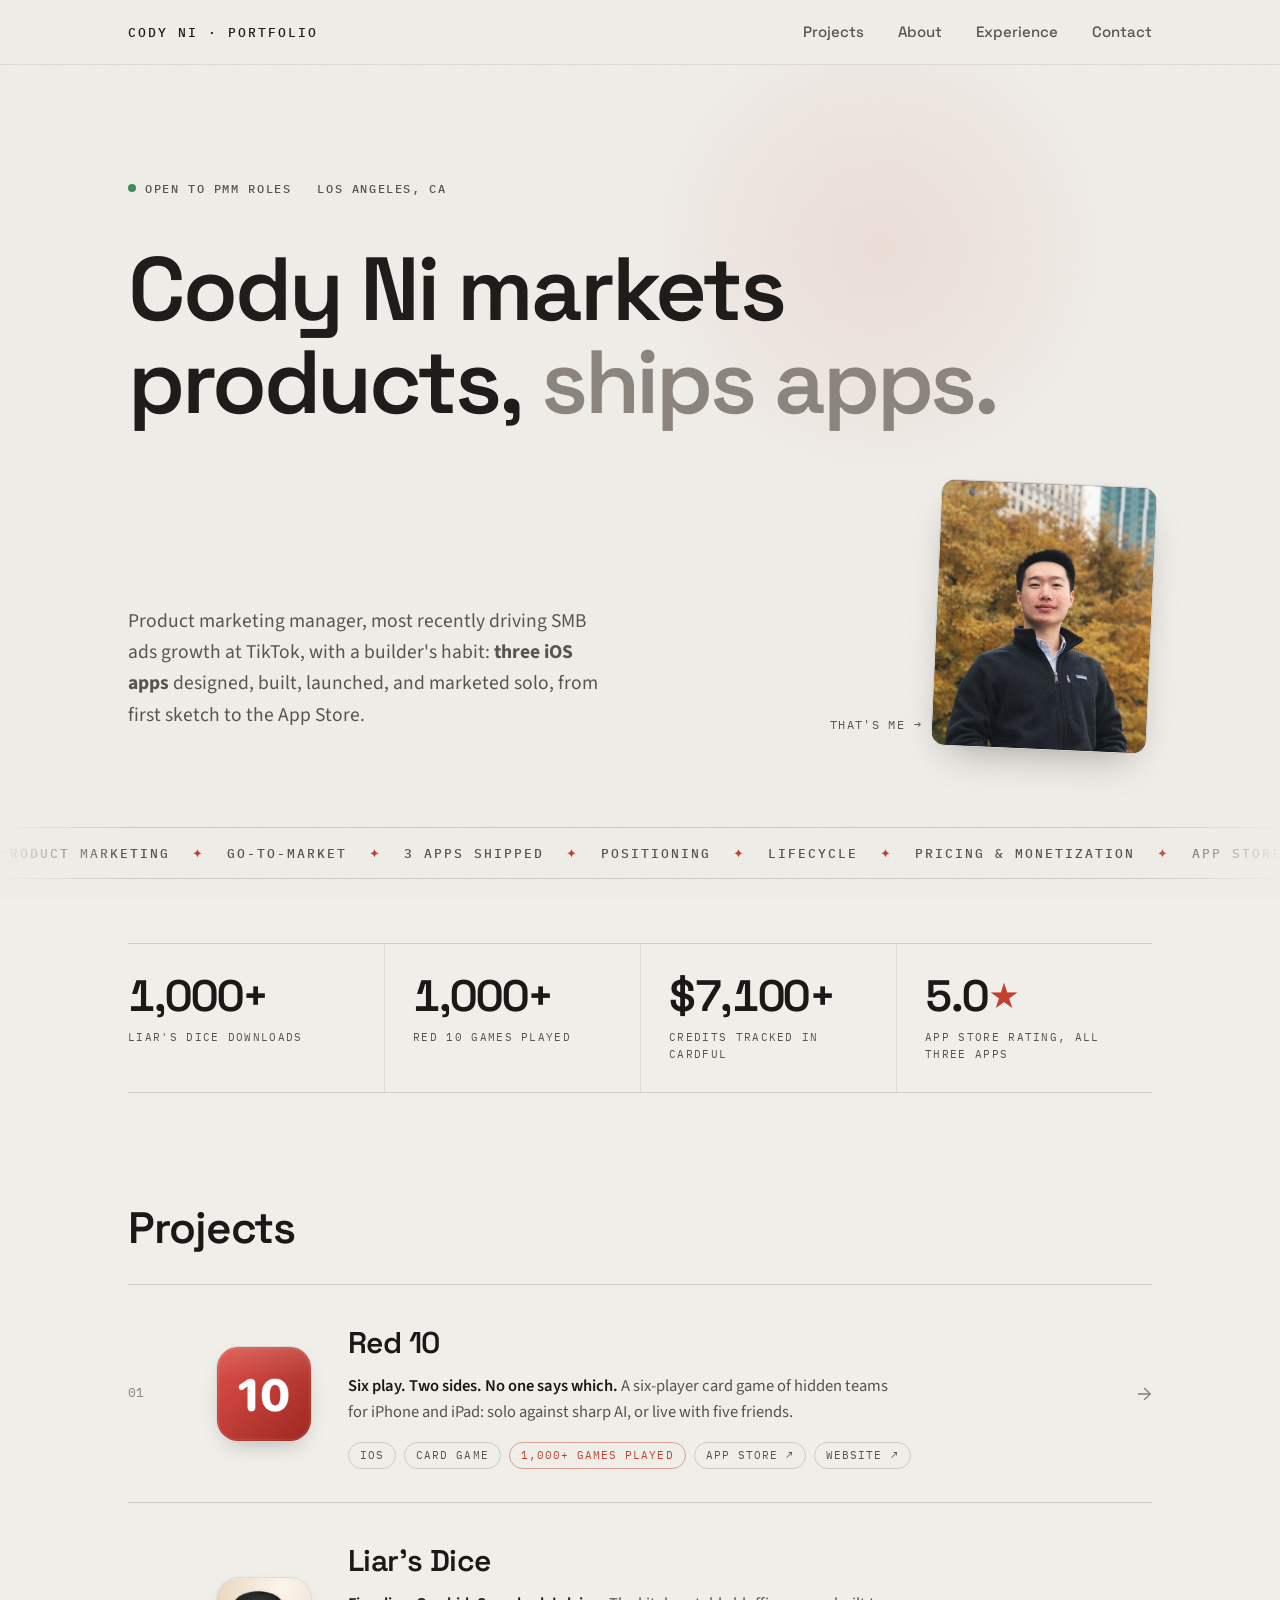
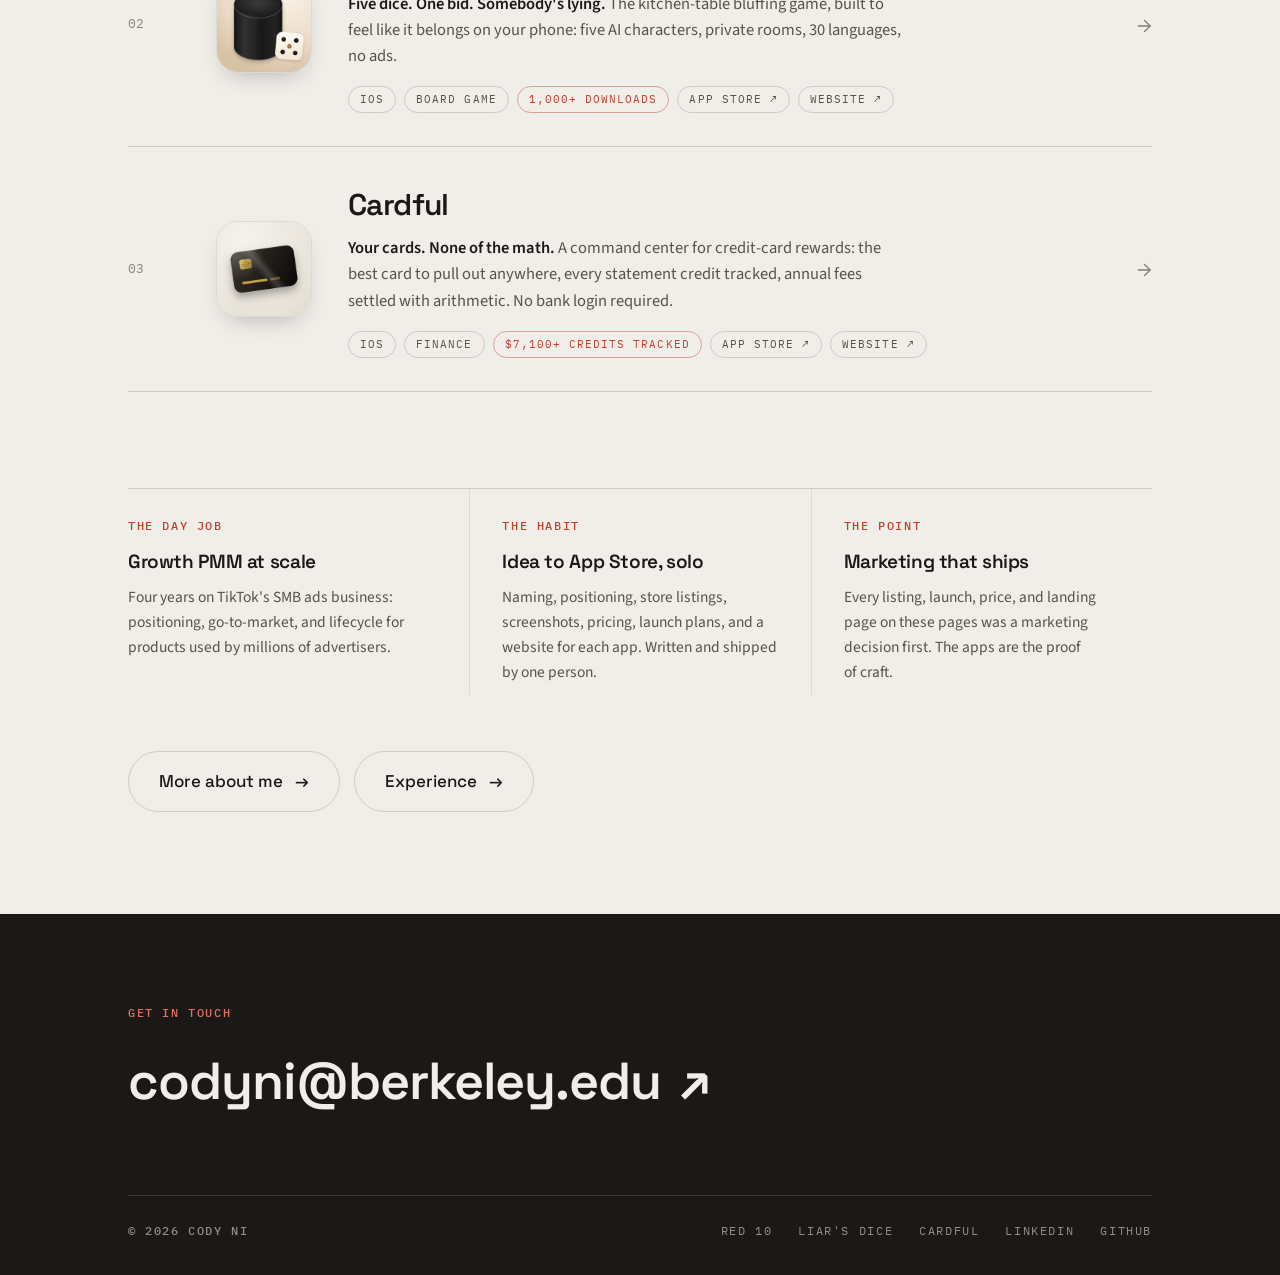
==== commit 8e87bcd0: "Add the portrait photo to the home and About polaroids Save the pasted headshot as assets/photo.jpg " ====
--- a/index.html
+++ b/index.html
@@ -53,6 +53,7 @@
         <div class="hero-photo-wrap fade-up" style="--d:.26s">
           <div class="polaroid">
             <div class="polaroid-fallback"><span class="pf-label">Cody Ni</span><span class="pf-mono">cn</span><span class="pf-label">ships apps</span></div>
+            <img class="photo" src="assets/photo.jpg" alt="Cody Ni">
           </div>
           <span class="photo-caption">that's me →</span>
         </div>
--- a/css/style.css
+++ b/css/style.css
@@ -597,7 +597,7 @@
   border-top: 1px solid var(--line);
 }
 
-.case-meta dl { display: flex; flex-wrap: wrap; gap: 20px 44px; margin: 0; }
+.case-meta dl { display: flex; flex-wrap: wrap; gap: 20px 56px; margin: 0; }
 
 .case-meta dt { font-family: var(--font-mono); font-size: 10.5px; letter-spacing: 0.14em; text-transform: uppercase; color: var(--ink-3); margin-bottom: 7px; }
 
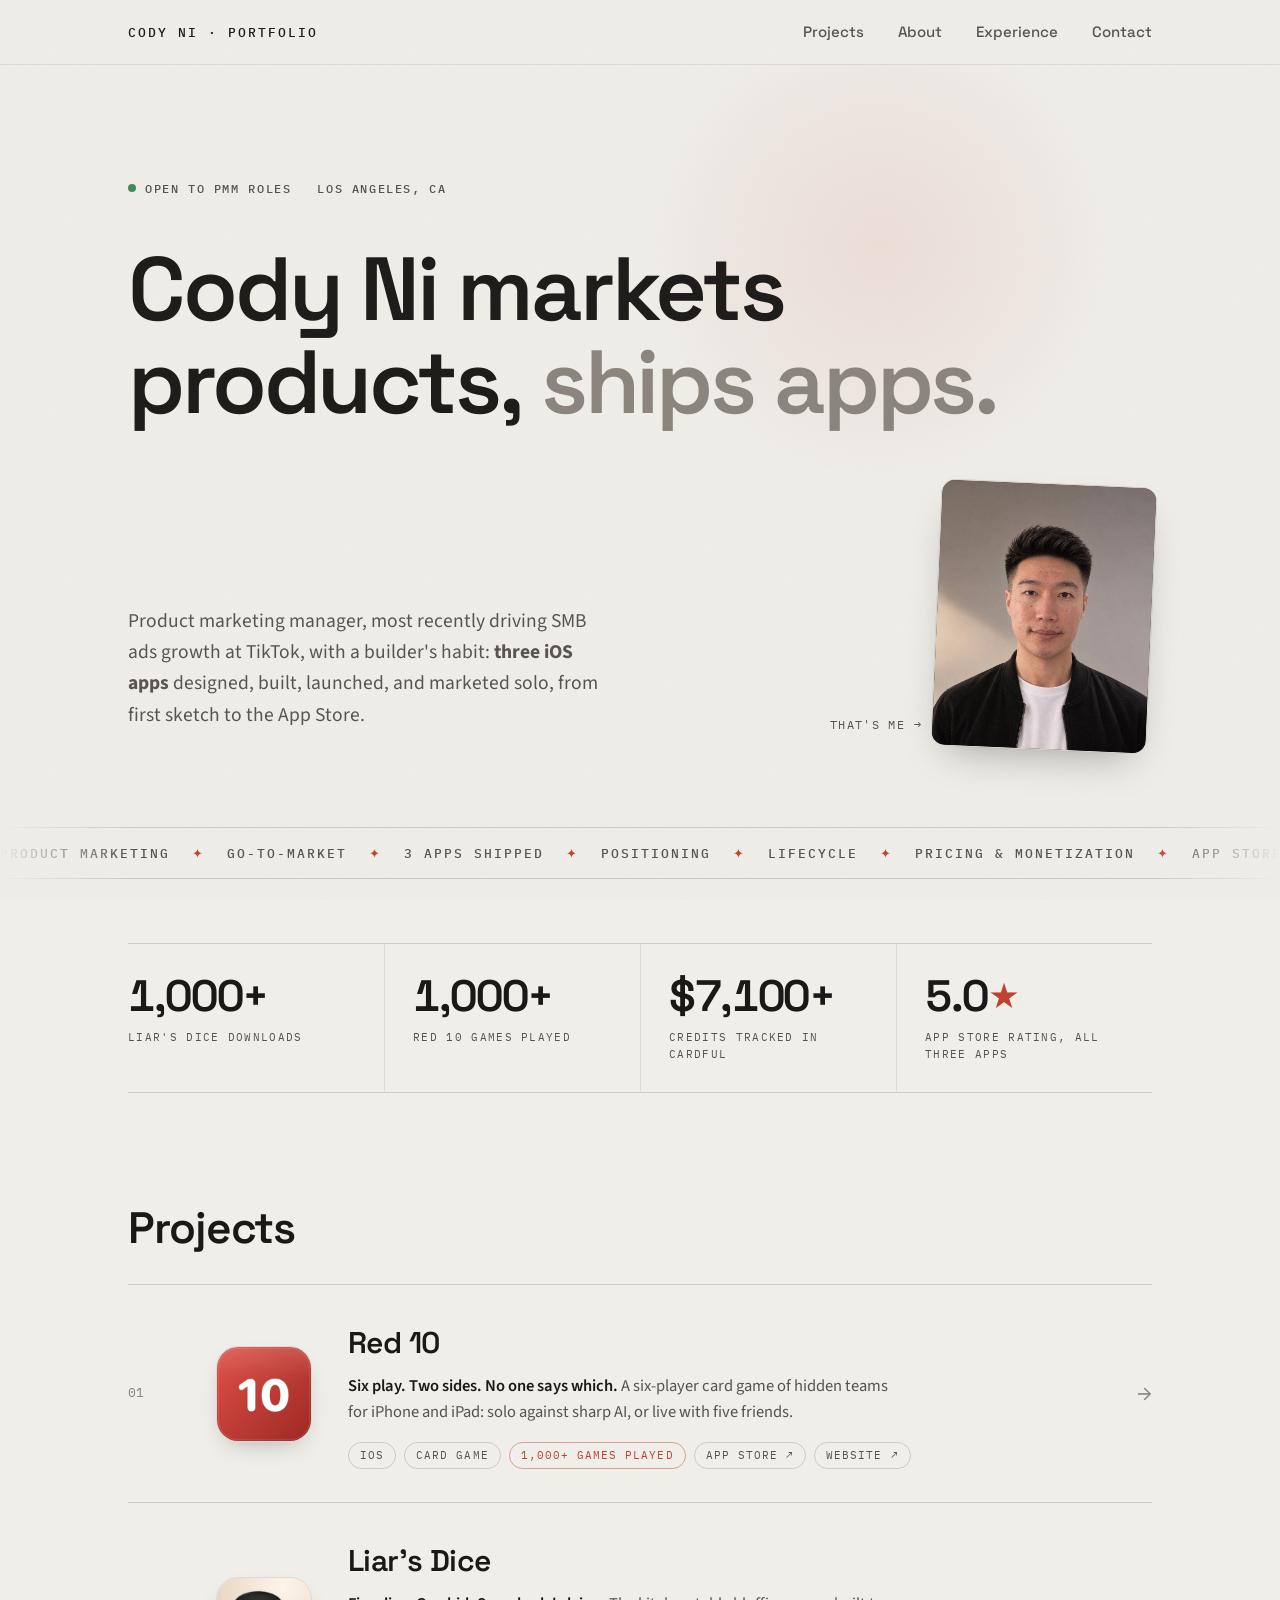
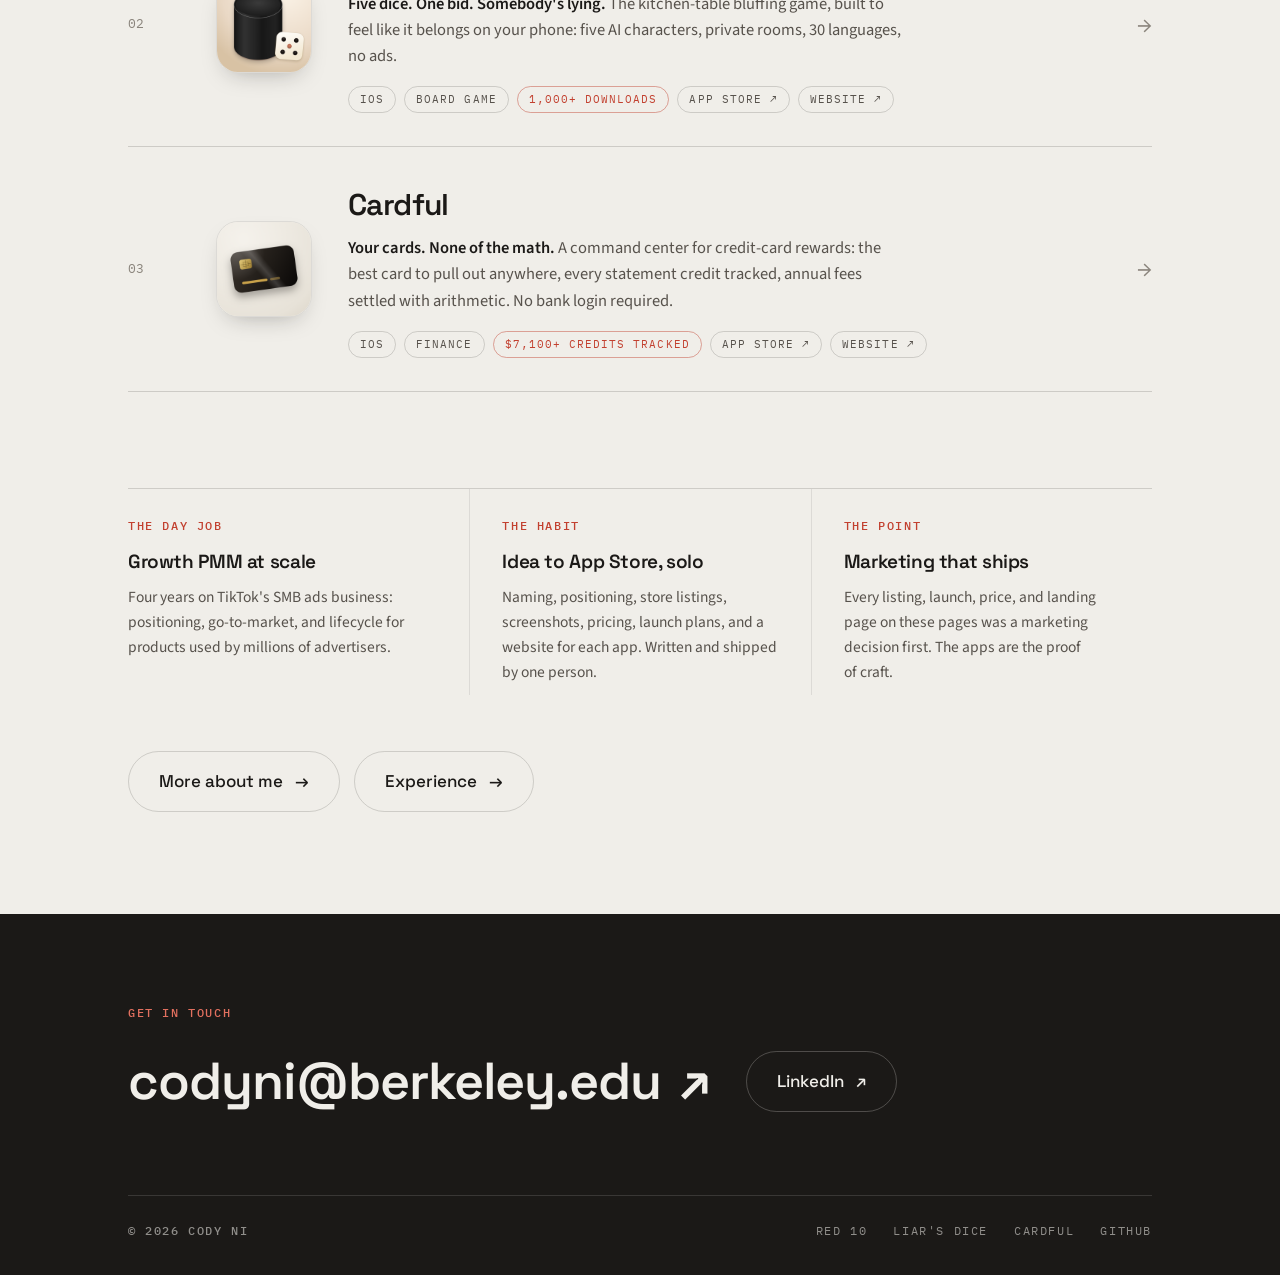
==== commit 0f3bfb61: "Put a LinkedIn button beside the email in every footer The six pages with the "Get in touch" footer " ====
--- a/index.html
+++ b/index.html
@@ -3,14 +3,28 @@
 <head>
   <meta charset="UTF-8">
   <meta name="viewport" content="width=device-width, initial-scale=1.0">
+  <meta name="google-site-verification" content="oafJCFS9U90hpJDKuoxjxOjslEniVMPrDxLKtAmcN_E">
+  <!-- Google tag (gtag.js), GA4 property "Cody Ni Portfolio" -->
+  <script async src="https://www.googletagmanager.com/gtag/js?id=G-BJH40EXPVB"></script>
+  <script>
+    window.dataLayer = window.dataLayer || [];
+    function gtag(){dataLayer.push(arguments);}
+    gtag('js', new Date());
+    gtag('config', 'G-BJH40EXPVB');
+  </script>
   <title>Cody Ni · Product Marketing Manager</title>
   <meta name="description" content="Cody Ni markets products and ships apps: a product marketing manager with three iOS apps taken from idea to the App Store, solo, after four years of growth marketing at TikTok.">
   <link rel="canonical" href="https://codyni123.github.io/">
+  <meta name="robots" content="index, follow, max-image-preview:large">
   <meta property="og:type" content="website">
+  <meta property="og:site_name" content="Cody Ni">
   <meta property="og:title" content="Cody Ni · Product Marketing Manager">
   <meta property="og:description" content="Markets products, ships apps. PMM with three iOS apps launched solo: Red 10, Liar's Dice, and Cardful.">
   <meta property="og:url" content="https://codyni123.github.io/">
   <meta property="og:image" content="https://codyni123.github.io/assets/og.png">
+  <meta property="og:image:width" content="1200">
+  <meta property="og:image:height" content="630">
+  <meta property="og:image:alt" content="Cody Ni, product marketing, Los Angeles. Markets products, ships apps. Icons for Red 10, Liar's Dice, and Cardful.">
   <meta name="twitter:card" content="summary_large_image">
   <link rel="icon" href="assets/favicon.svg" type="image/svg+xml">
   <link rel="preconnect" href="https://fonts.googleapis.com">
@@ -18,7 +32,10 @@
   <link href="https://fonts.googleapis.com/css2?family=Space+Grotesk:wght@400;500;600&amp;family=IBM+Plex+Mono:wght@400;500&amp;family=Source+Sans+3:wght@400;500;600&amp;display=swap" rel="stylesheet">
   <link rel="stylesheet" href="css/style.css">
   <script type="application/ld+json">
-  {"@context":"https://schema.org","@type":"Person","name":"Cody Ni","jobTitle":"Product Marketing Manager","address":{"@type":"PostalAddress","addressLocality":"Los Angeles","addressRegion":"CA"},"url":"https://codyni123.github.io","sameAs":["https://www.linkedin.com/in/codyni123","https://github.com/codyni123"]}
+  {"@context":"https://schema.org","@graph":[
+    {"@type":"Person","@id":"https://codyni123.github.io/#person","name":"Cody Ni","jobTitle":"Product Marketing Manager","description":"Product marketing manager in Los Angeles who has designed, built, launched, and marketed three iOS apps solo: Red 10, Liar's Dice, and Cardful.","url":"https://codyni123.github.io/","image":"https://codyni123.github.io/assets/photo.jpg","address":{"@type":"PostalAddress","addressLocality":"Los Angeles","addressRegion":"CA","addressCountry":"US"},"alumniOf":{"@type":"CollegeOrUniversity","name":"University of California, Berkeley"},"knowsAbout":["Product marketing","Growth marketing","iOS apps","App Store launches"],"sameAs":["https://www.linkedin.com/in/codyni123","https://github.com/codyni123","https://apps.apple.com/us/developer/cody-ni/id1894417955"]},
+    {"@type":"WebSite","@id":"https://codyni123.github.io/#website","url":"https://codyni123.github.io/","name":"Cody Ni","alternateName":"Cody Ni · Portfolio","description":"Portfolio of Cody Ni, a product marketing manager who ships apps.","inLanguage":"en","publisher":{"@id":"https://codyni123.github.io/#person"}}
+  ]}
   </script>
 </head>
 <body>
@@ -166,7 +183,10 @@
     <div class="container">
       <div class="footer-cta reveal">
         <span class="label">Get in touch</span>
-        <a class="footer-email" href="mailto:codyni@berkeley.edu">codyni@berkeley.edu <span class="arrow">↗</span></a>
+        <div class="footer-contact">
+          <a class="footer-email" href="mailto:codyni@berkeley.edu">codyni@berkeley.edu <span class="arrow">↗</span></a>
+          <a class="btn btn--ghost" href="https://www.linkedin.com/in/codyni123" target="_blank" rel="noopener">LinkedIn <span class="arrow">↗</span></a>
+        </div>
       </div>
       <div class="footer-meta">
         <span class="label">© 2026 Cody Ni</span>
@@ -174,7 +194,6 @@
           <a href="https://red10.web.app/" target="_blank" rel="noopener">Red 10</a>
           <a href="https://codyni123.github.io/liars-dice-site/" target="_blank" rel="noopener">Liar's Dice</a>
           <a href="https://getcardful.pages.dev/" target="_blank" rel="noopener">Cardful</a>
-          <a href="https://www.linkedin.com/in/codyni123" target="_blank" rel="noopener">LinkedIn</a>
           <a href="https://github.com/codyni123" target="_blank" rel="noopener">GitHub</a>
         </div>
       </div>
--- a/css/style.css
+++ b/css/style.css
@@ -216,6 +216,13 @@
 .footer-email .arrow { transition: transform 0.3s var(--ease-out); display: inline-block; }
 .footer-email:hover { color: var(--red-soft); }
 .footer-email:hover .arrow { transform: translate(5px, -5px); }
+
+/* email + LinkedIn side by side; the pill wraps under the email on small screens */
+.footer-contact { display: flex; flex-wrap: wrap; align-items: center; gap: 16px clamp(22px, 3vw, 36px); }
+
+/* ghost pill on the dark footer: the light ghost button, inverted */
+.site-footer .btn--ghost { color: var(--paper); border-color: rgba(240, 238, 233, 0.24); }
+.site-footer .btn--ghost:hover { background: var(--paper); border-color: var(--paper); color: var(--ink); }
 
 .footer-meta {
   display: flex;
@@ -1006,7 +1013,7 @@
   .numbers { grid-template-columns: repeat(2, 1fr); }
   .numbers:not(.numbers--4) .number:nth-child(3) { grid-column: 1 / -1; border-left: 0; padding-left: 0; border-top: 1px solid var(--line-soft); }
   .n-val { font-size: 28px; }
-  .case-actions .btn { padding: 14px 22px; font-size: 16px; }
+  .case-actions .btn, .footer-contact .btn { padding: 14px 22px; font-size: 16px; }
 }
 
 /* ---------- motion preferences ---------- */
